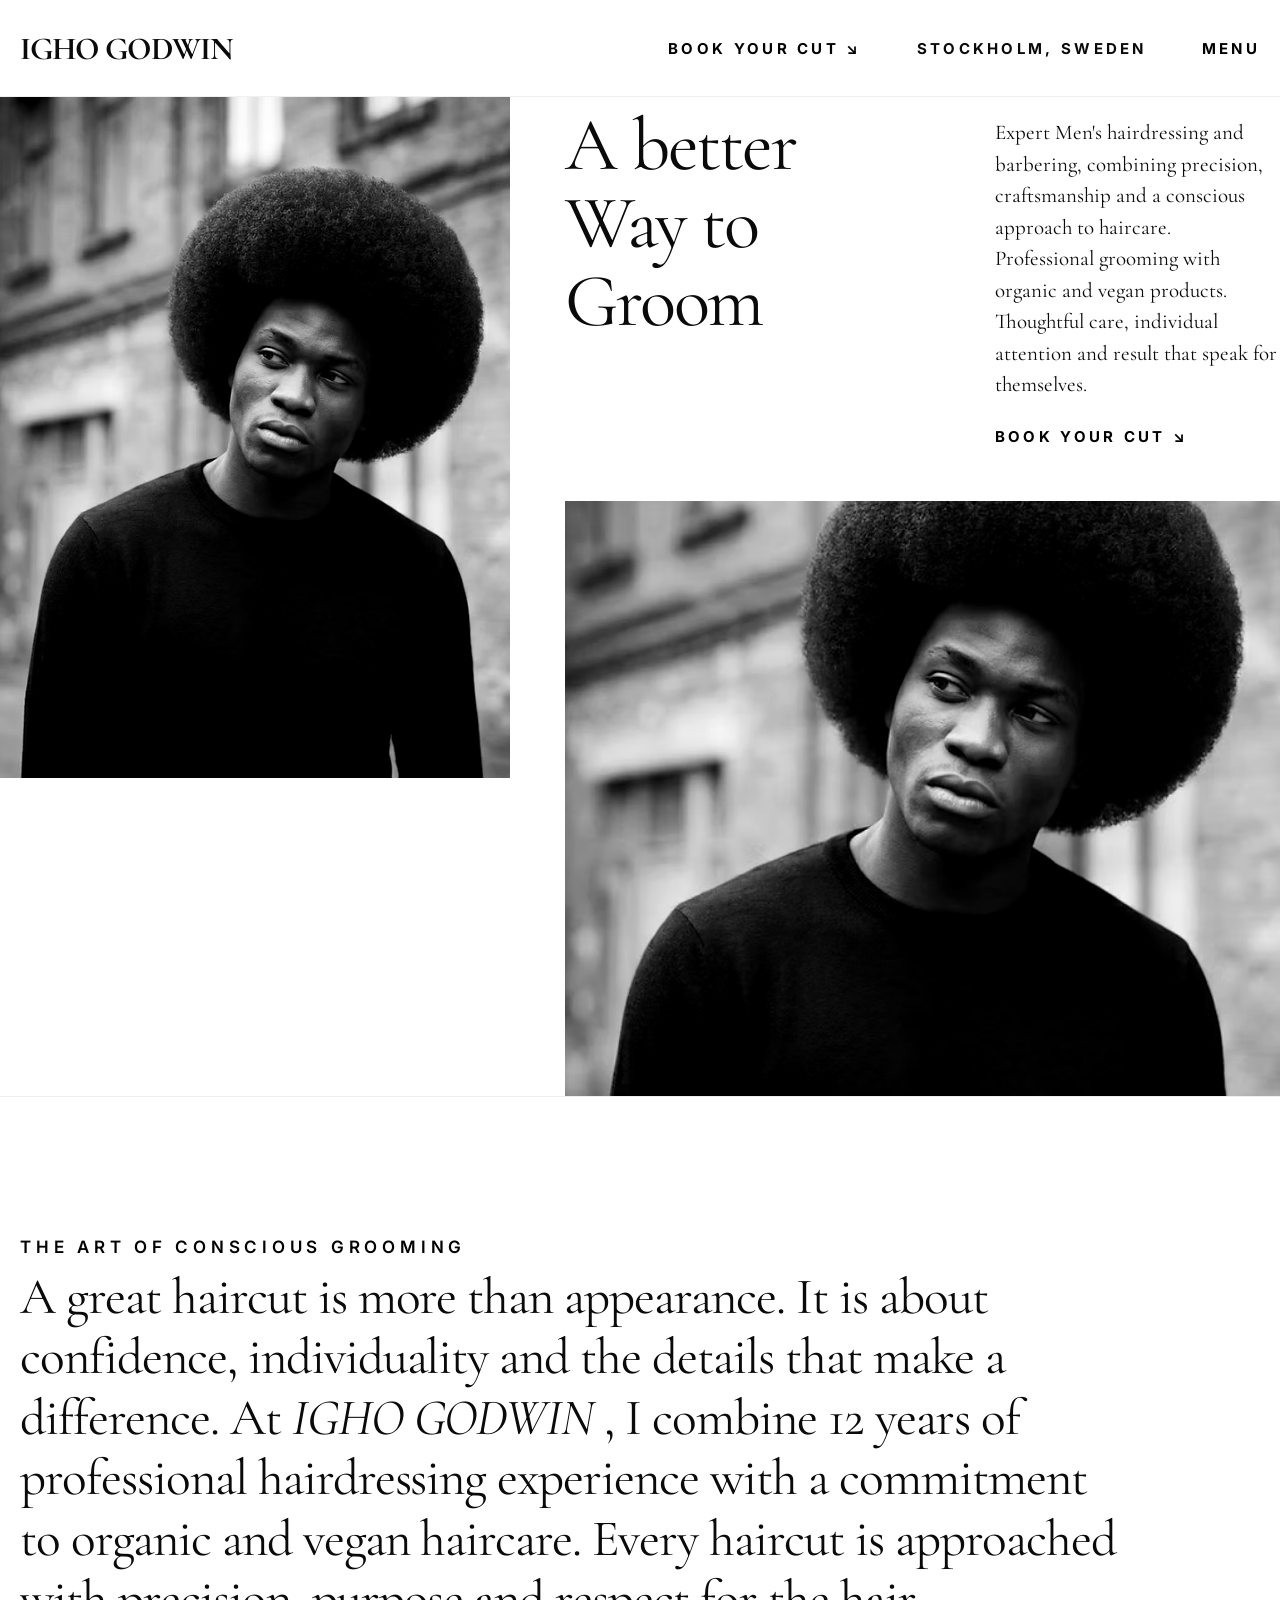
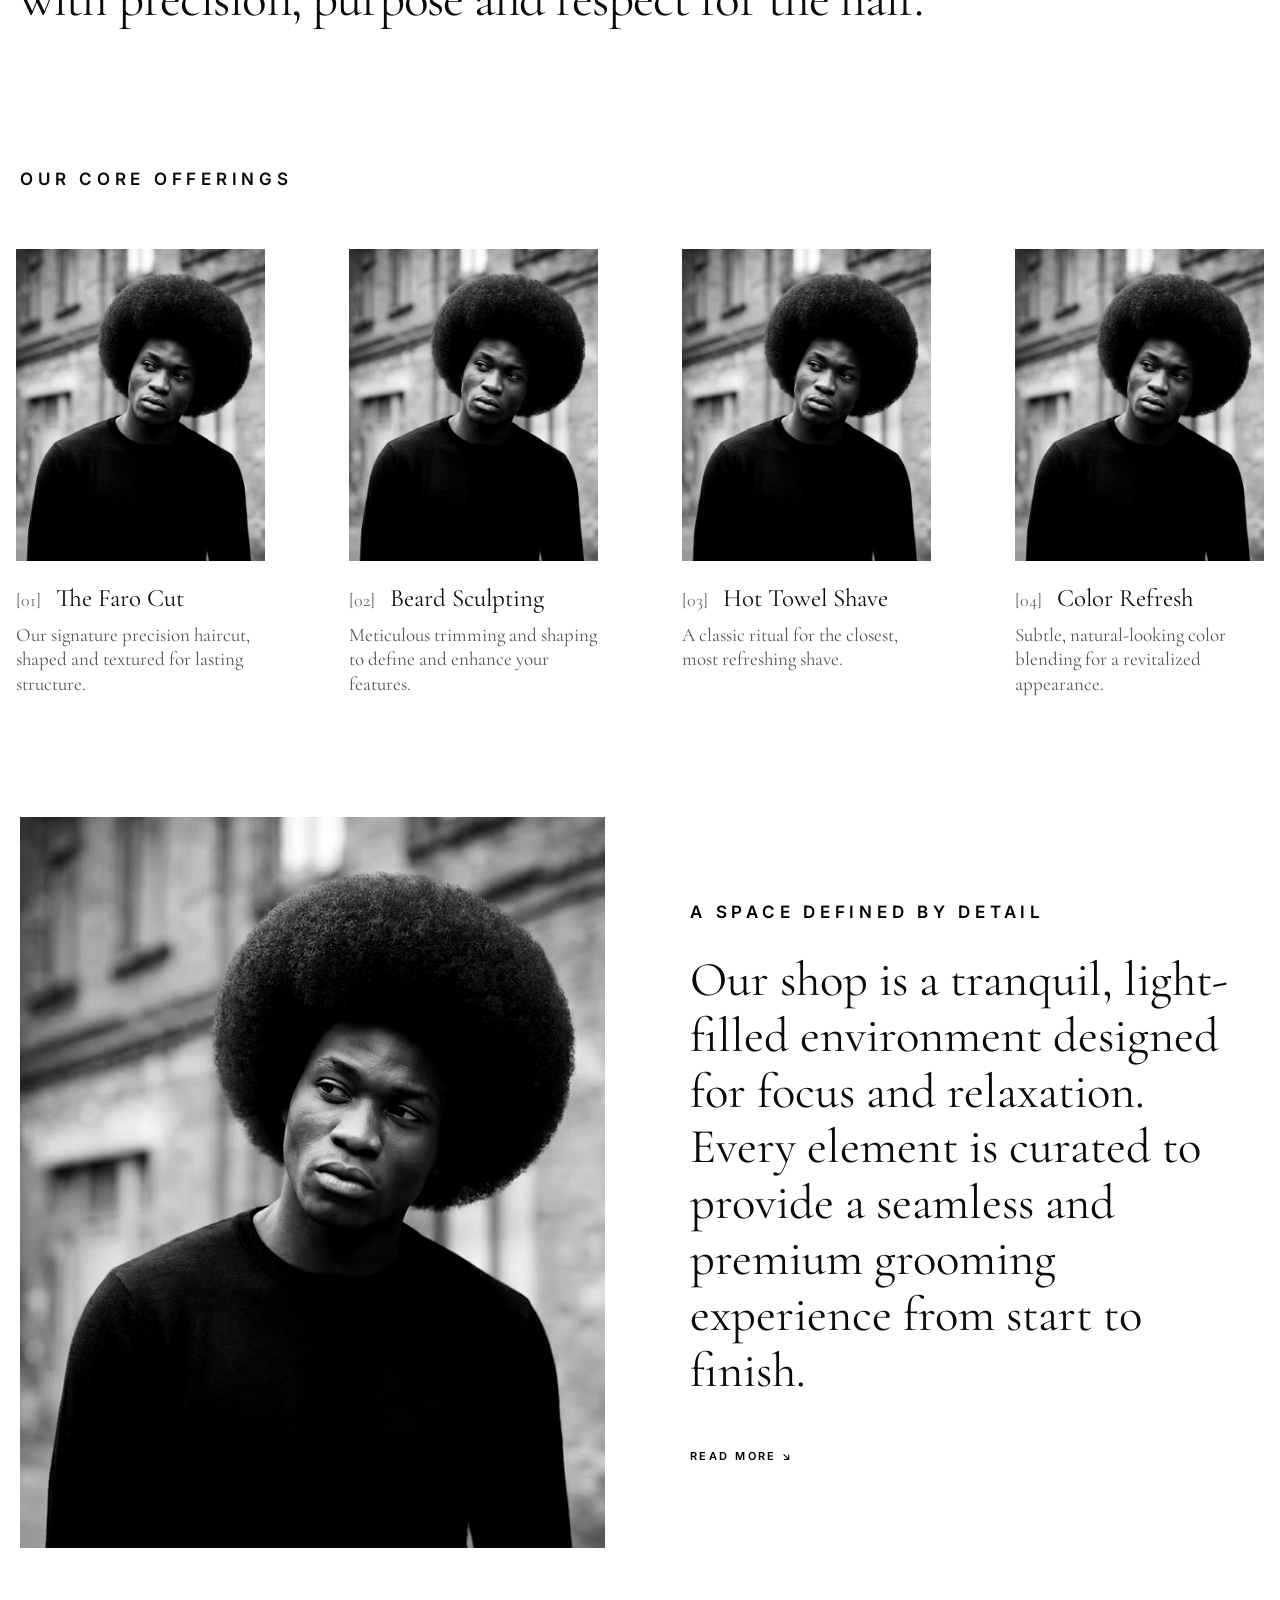
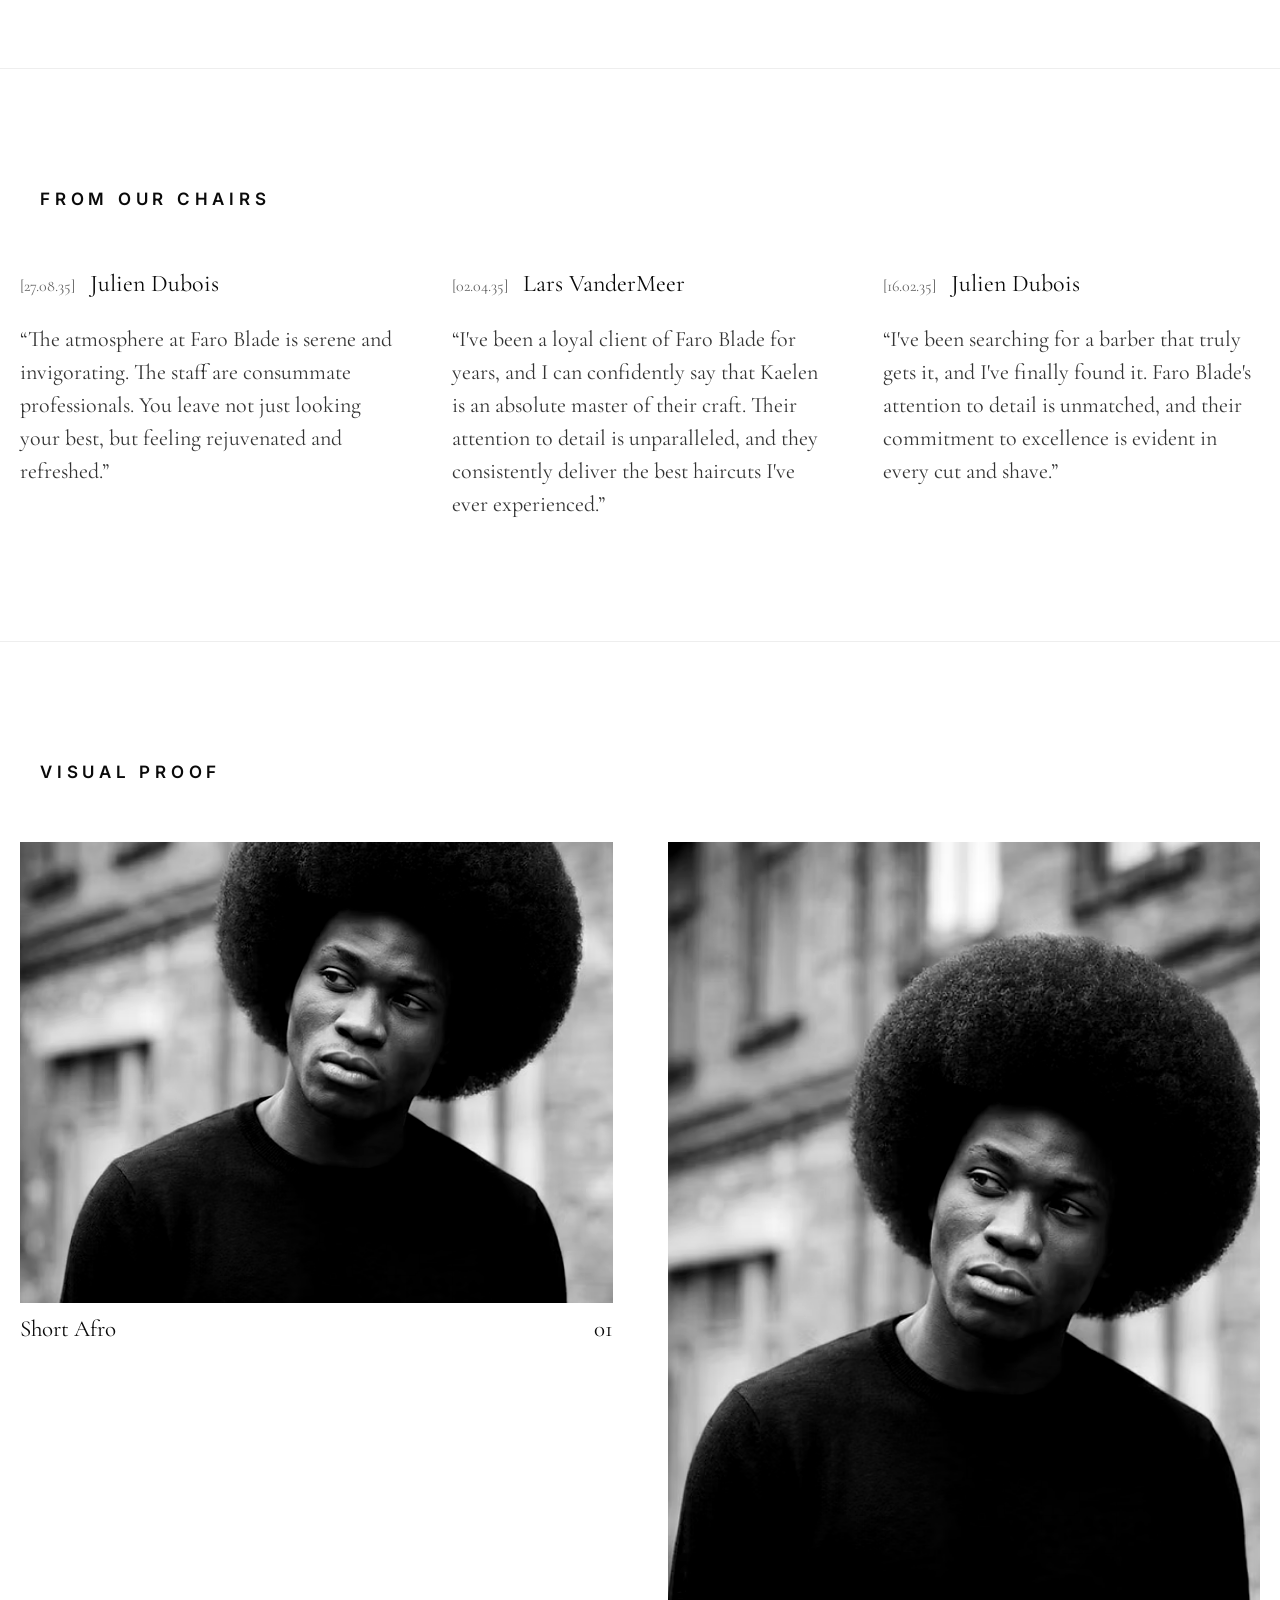
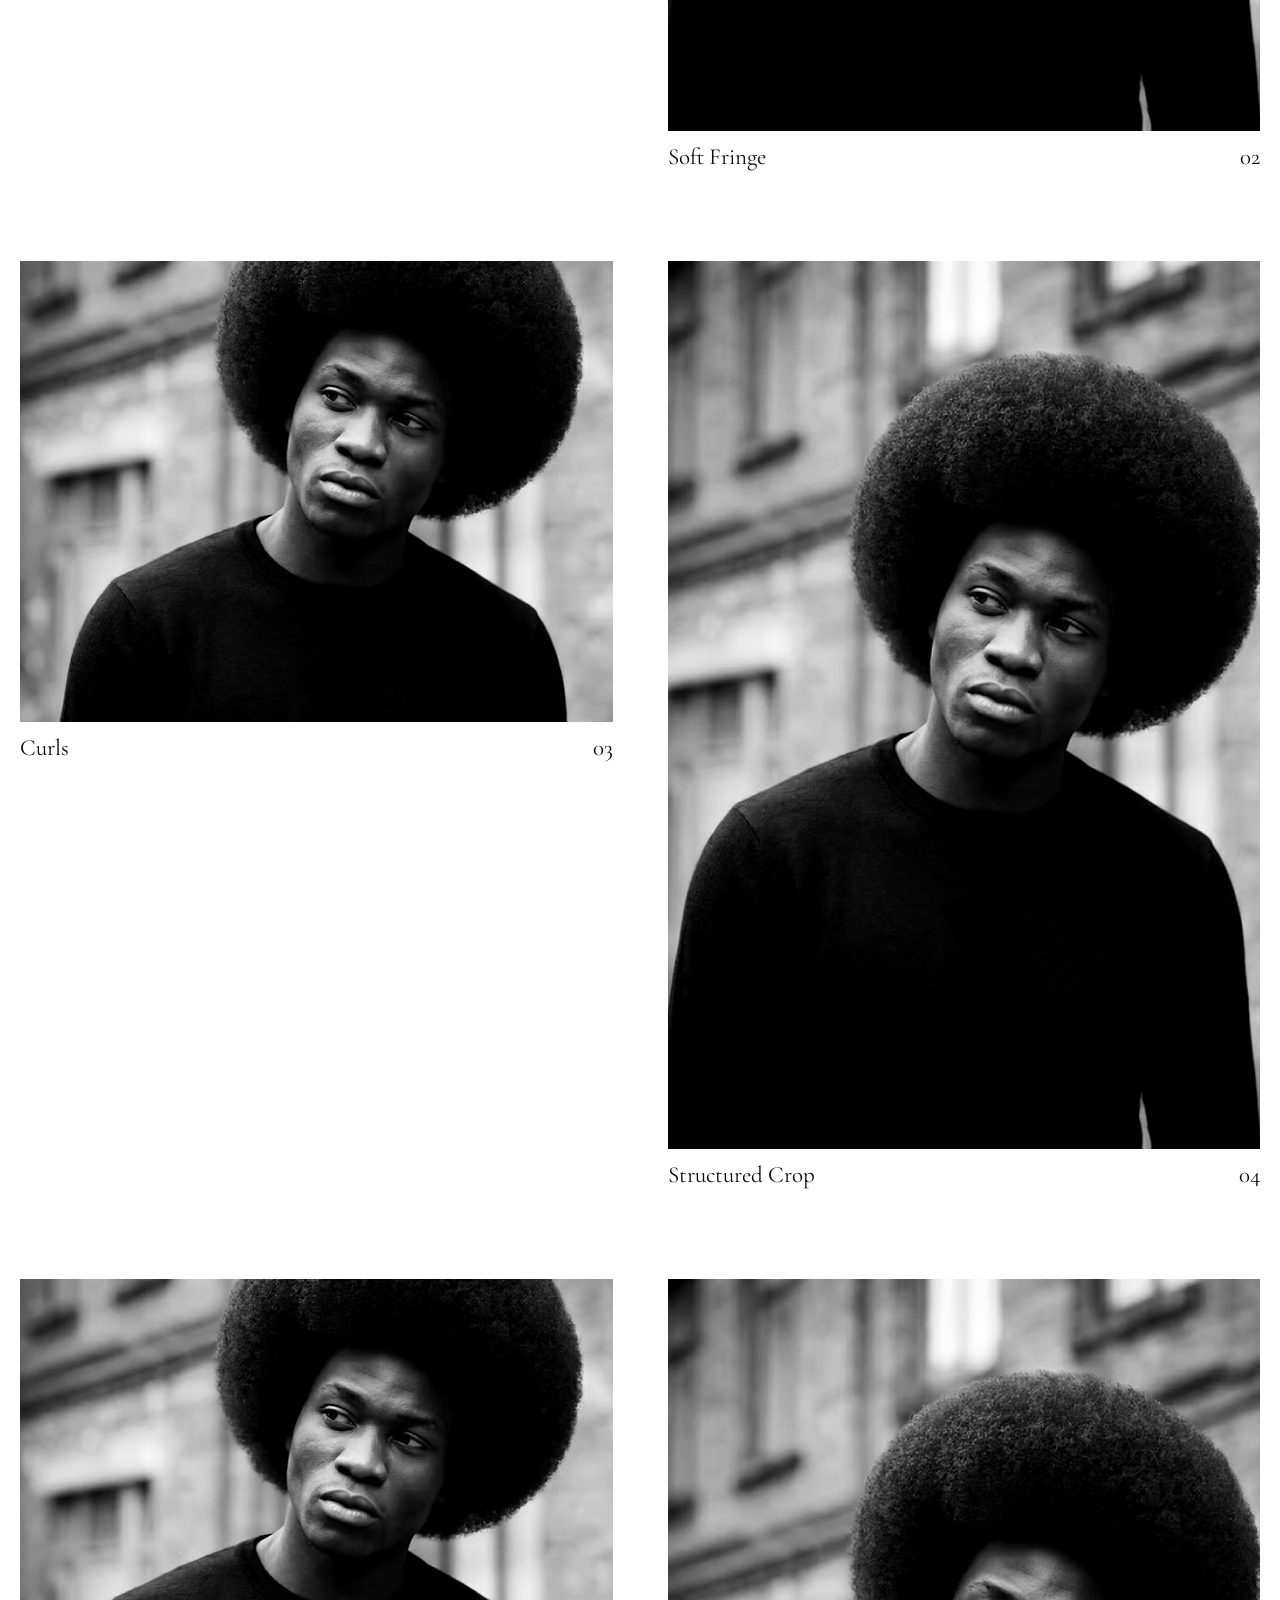
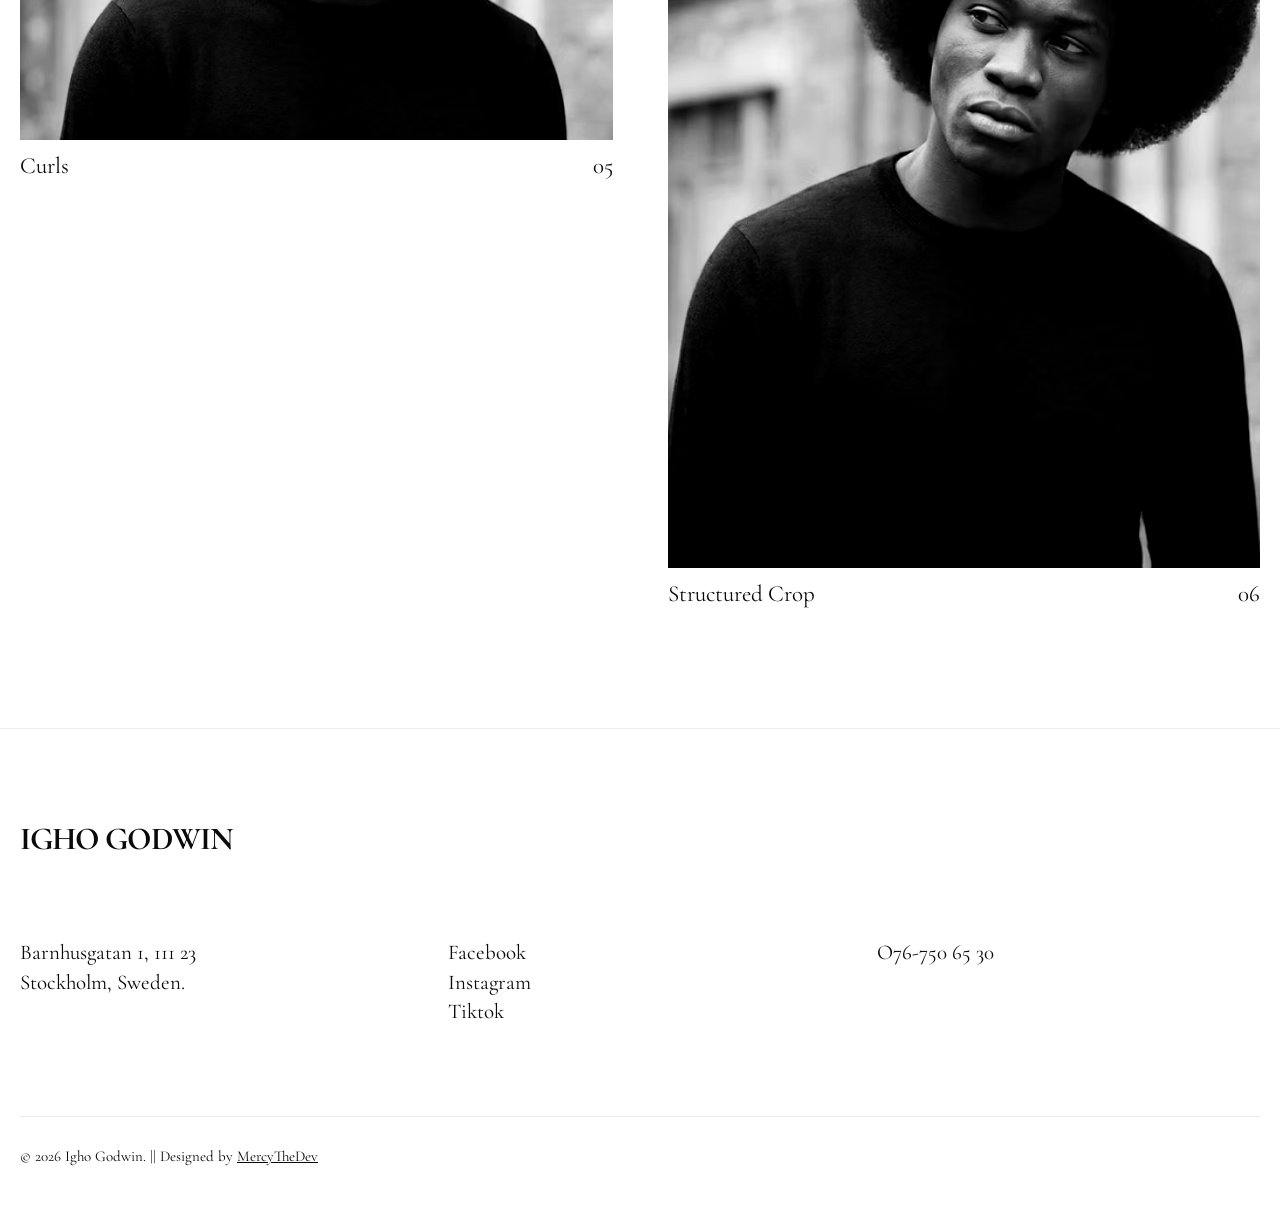
==== index.html @ f147a5c8 "done" ====
<!DOCTYPE html>
<html lang="en">

<head>
    <meta charset="UTF-8">
    <meta name="viewport" content="width=device-width, initial-scale=1.0">

    <title>Igho Godwin | Organic & Vegan Men’s Hairdressing</title>

    <!-- Google Fonts -->
    <link rel="preconnect" href="https://fonts.googleapis.com">
    <link rel="preconnect" href="https://fonts.gstatic.com" crossorigin>

    <link
        href="https://fonts.googleapis.com/css2?family=Cormorant+Garamond:ital,wght@0,300;0,400;0,500;0,600;1,400&family=Inter:wght@300;400;500;600&display=swap"
        rel="stylesheet">

    <!-- Custom CSS -->
    <link rel="stylesheet" href="./styles/style.css">
</head>

<body>

    <!-- HEADER -->
    <header class="main-header">
        <div class="header-container">

            <a href="./index.html" class="logo">IGHO GODWIN</a>

            <nav class="header-nav">

                <button class="nav-link" onclick="toggleModal('booking-modal')">
                   <a href="https://ighogodwinsalong.bokadirekt.se/">BOOK YOUR CUT <span>↘</span></a> 
                </button>

                <a class="phone-link" href="">
                    STOCKHOLM, SWEDEN
                </a>

                <button class="nav-link" id="menu-btn" onclick="toggleMenu()">
                    MENU
                </button>

            </nav>
        </div>
    </header>


    <!-- FULL SCREEN MENU -->
    <div class="full-menu" id="full-menu">

        <div class="menu-header">
            <!-- <span class="logo">Igho Godwin</span> -->

            <button class="close-menu" onclick="toggleMenu()">
                CLOSE [✕]
            </button>
        </div>

        <div class="menu-content">

            <div class="menu-navigation">
                <a href="./services.html">SERVICES</a>
                <a href="./artisian.html">THE ARTISAN</a>
            </div>

            <!-- <div class="menu-navigation">

                <p class="section-label">NAVIGATION</p>

                <ul>
                    <li><a href="#statement" onclick="toggleMenu()">The Craft</a></li>
                    <li><a href="#offerings" onclick="toggleMenu()">Offerings</a></li>
                    <li><a href="#space" onclick="toggleMenu()">The Space</a></li>
                    <li><a href="#testimonials" onclick="toggleMenu()">From Our Chairs</a></li>
                    <li><a href="#visual-proof" onclick="toggleMenu()">Visual Proof</a></li>
                </ul>

            </div>

            <div class="menu-details">

                <div>
                    <p class="section-label">LOCATION</p>
                    <p>500 Terry Francine St,</p>
                    <p>San Francisco, CA 94158</p>
                </div>

                <div>
                    <p class="section-label">APPOINTMENTS & INQUIRIES</p>
                    <p>123-456-7890</p>
                    <p>info@mysite.com</p>
                </div>

                <button class="white-button" onclick="bookFromMenu()">
                    Book Appointment ↘
                </button>

            </div>
        </div>

        <div class="menu-footer">
            <span>© 2035 Faro Blade. All Rights Reserved.</span>
            <span>San Francisco Atelier</span>
        </div> -->
        </div>
    </div>


    <main>

        <!-- HERO SECTION -->
        <section class="hero-section">

            <div class="hero-grid">

                <div class="hero-image-left">
                    <img src="./images/Afro faro.avif" alt="Barber executing a precise straight razor neckline shave"
                        class="img-contrast">
                </div>

                <div class="hero-right">

                    <div class="hero-heading">

                        <div>
                            <h1>A better<br>Way to Groom</h1>
                        </div>

                        <div class="hero-description">

                            <p>
                                Expert Men's hairdressing and barbering, combining precision, craftsmanship and a
                                conscious approach to haircare.
                                <br>
                                Professional grooming with organic and vegan products. Thoughtful care, individual
                                attention and result that speak for
                                themselves.
                            </p>

                            <button class="nav-link" onclick="toggleModal('booking-modal')">
                                <a href="https://ighogodwinsalong.bokadirekt.se/">BOOK YOUR CUT <span>↘</span></a>    </button>

                        </div>
                    </div>

                    <div class="hero-bottom-image">
                        <img src="./images/Afro faro.avif" alt="Precision haircut shears" class="img-contrast">
                    </div>

                </div>
            </div>
        </section>


        <!-- STATEMENT SECTION -->
        <section class="statement-section" id="statement">

            <div class="statement-content">

                <p class="section-label light-label">
                    THE ART OF CONSCIOUS GROOMING
                </p>

                <h2>
                    A great haircut is more than appearance. It is about confidence, individuality and the details that
                    make a difference. At <em>IGHO GODWIN</em> , I combine 12 years of professional hairdressing experience with a
                    commitment to organic and vegan haircare. Every haircut is approached with precision, purpose and
                    respect for the hair.
                </h2>

            </div>
        </section>


        <!-- OFFERINGS SECTION -->
        <section class="offerings-section" id="offerings">

            <div class="section-heading">
                <p class="section-label">OUR CORE OFFERINGS</p>
            </div>

            <div class="services-grid">

                <article class="service-item">

                    <div class="service-image">
                        <img src="./images/Afro faro.avif" alt="The Faro Cut" class="img-contrast">
                    </div>

                    <div class="service-title">
                        <span>[01]</span>
                        <h3>The Faro Cut</h3>
                    </div>

                    <p>Our signature precision haircut, shaped and textured for lasting structure.</p>

                </article>


                <article class="service-item">

                    <div class="service-image">
                        <img src="./images/Afro faro.avif" alt="Beard Sculpting" class="img-contrast">
                    </div>

                    <div class="service-title">
                        <span>[02]</span>
                        <h3>Beard Sculpting</h3>
                    </div>

                    <p>Meticulous trimming and shaping to define and enhance your features.</p>

                </article>


                <article class="service-item">

                    <div class="service-image">
                        <img src="./images/Afro faro.avif" alt="Hot Towel Shave" class="img-contrast">
                    </div>

                    <div class="service-title">
                        <span>[03]</span>
                        <h3>Hot Towel Shave</h3>
                    </div>

                    <p>A classic ritual for the closest, most refreshing shave.</p>

                </article>


                <article class="service-item">

                    <div class="service-image">
                        <img src="./images/Afro faro.avif" alt="Color Refresh" class="img-contrast">
                    </div>

                    <div class="service-title">
                        <span>[04]</span>
                        <h3>Color Refresh</h3>
                    </div>

                    <p>Subtle, natural-looking color blending for a revitalized appearance.</p>

                </article>

            </div>
        </section>


        <!-- SPACE SECTION -->
        <section class="space-section" id="space">

            <div class="space-grid">

                <div class="space-image">
                    <img src="./images/Afro faro.avif" alt="Minimalist luxury barber chair" class="img-contrast">
                </div>

                <div class="space-content">

                    <div>
                        <p class="section-label light-label">
                            A SPACE DEFINED BY DETAIL
                        </p>

                        <h2>
                            Our shop is a tranquil, light-filled environment designed for focus and relaxation. Every
                            element is curated to provide a seamless and premium grooming experience from start to
                            finish.
                        </h2>
                    </div>

                    <button class="text-button" onclick="oggleModal('space-modal')">
                        <a href="./artisian.html">READ MORE <span>↘</span></a>
                    </button>

                </div>

            </div>
        </section>


        <!-- TESTIMONIALS -->
        <section class="testimonials-section" id="testimonials">

            <div class="section-heading">
                <p class="section-label">FROM OUR CHAIRS</p>
            </div>

            <div class="testimonials-grid">

                <article class="testimonial">
                    <div class="testimonial-title">
                        <span>[27.08.35]</span>
                        <h3>Julien Dubois</h3>
                    </div>

                    <blockquote>
                        “The atmosphere at Faro Blade is serene and invigorating. The staff are consummate
                        professionals. You leave not just looking your best, but feeling rejuvenated and refreshed.”
                    </blockquote>
                </article>


                <article class="testimonial">
                    <div class="testimonial-title">
                        <span>[02.04.35]</span>
                        <h3>Lars VanderMeer</h3>
                    </div>

                    <blockquote>
                        “I've been a loyal client of Faro Blade for years, and I can confidently say that Kaelen is an
                        absolute master of their craft. Their attention to detail is unparalleled, and they consistently
                        deliver the best haircuts I've ever experienced.”
                    </blockquote>
                </article>


                <article class="testimonial">
                    <div class="testimonial-title">
                        <span>[16.02.35]</span>
                        <h3>Julien Dubois</h3>
                    </div>

                    <blockquote>
                        “I've been searching for a barber that truly gets it, and I've finally found it. Faro Blade's
                        attention to detail is unmatched, and their commitment to excellence is evident in every cut and
                        shave.”
                    </blockquote>
                </article>

            </div>
        </section>


        <!-- VISUAL PROOF -->
        <section class="visual-proof-section" id="visual-proof">

            <div class="section-heading">
                <p class="section-label">VISUAL PROOF</p>
            </div>

            <div class="gallery">

                <div class="gallery-row">

                    <div class="gallery-item">
                        <div class="gallery-image">
                            <img src="./images/Afro faro.avif" alt="Short Afro" class="img-contrast">
                        </div>

                        <div class="gallery-caption">
                            <span>Short Afro</span>
                            <span>01</span>
                        </div>
                    </div>


                    <div class="gallery-item">
                        <div class="gallery-image extend">
                            <img src="./images/Afro faro.avif" alt="Soft Fringe" class="img-contrast">
                        </div>

                        <div class="gallery-caption">
                            <span>Soft Fringe</span>
                            <span>02</span>
                        </div>
                    </div>

                </div>


                <div class="gallery-row">

                    <div class="gallery-item">
                        <div class="gallery-image">
                            <img src="./images/Afro faro.avif" alt="Curls" class="img-contrast">
                        </div>

                        <div class="gallery-caption">
                            <span>Curls</span>
                            <span>03</span>
                        </div>
                    </div>


                    <div class="gallery-item">
                        <div class="gallery-image extend">
                            <img src="./images/Afro faro.avif" alt="Structured Crop" class="img-contrast">
                        </div>

                        <div class="gallery-caption">
                            <span>Structured Crop</span>
                            <span>04</span>
                        </div>
                    </div>

                </div>

                <div class="gallery-row">

                    <div class="gallery-item">
                        <div class="gallery-image">
                            <img src="./images/Afro faro.avif" alt="Curls" class="img-contrast">
                        </div>

                        <div class="gallery-caption">
                            <span>Curls</span>
                            <span>05</span>
                        </div>
                    </div>


                    <div class="gallery-item">
                        <div class="gallery-image extend">
                            <img src="./images/Afro faro.avif" alt="Structured Crop" class="img-contrast">
                        </div>

                        <div class="gallery-caption">
                            <span>Structured Crop</span>
                            <span>06</span>
                        </div>
                    </div>

                </div>

            </div>
        </section>

    </main>


    <!-- FOOTER -->
    <footer class="main-footer">
    
        <div class="footer-container">
    
            <div class="footer-logo">
                <a href="#" class="logo">IGHO GODWIN</a>
            </div>
    
            <div class="footer-grid">
    
                <div>
                    
                    <p> Barnhusgatan 1, 111 23</p>
                    <p>Stockholm, Sweden.</p>
                </div>
    
                <div class="footer-links">
                    <a href="https://www.facebook.com/share/1CR6LSZq3c/?mibextid=wwXIfr" target="_blank"
                        rel="noopener noreferrer">Facebook</a>
                    <a href="https://www.instagram.com/ighogodwin.se?rpxt=aXpucTRvZHdmMW42&utm_source=qr" target="_blank"
                        rel="noopener noreferrer">Instagram</a>
                    <a href="https://www.tiktok.com/@igho.godwin/" target="_blank" rel="noopener noreferrer">Tiktok</a>
                </div>
    
                <div>
                    <a href="tel:+O76-750 65 30">O76-750 65 30
                    </a>
                    <a href="mailto:info@mysite.com"></a>
                </div>
    
            </div>
    
            <div class="footer-bottom">
    
                <p>
                    © 2026 Igho Godwin. || Designed by
                    <a href="#">MercyTheDev</a>
                </p>
    
            </div>
    
        </div>
    </footer>


    <!-- BOOKING MODAL -->
    <!-- <div class="modal-overlay" id="booking-modal">

        <div class="modal-content">

            <button class="modal-close" onclick="toggleModal('booking-modal')">
                [CLOSE]
            </button>

            <div class="modal-heading">
                <p class="section-label light-label">RESERVATION</p>
                <h3>Book Your Cut</h3>
                <p>Select your desired service and preferred timing.</p>
            </div>

            <form id="booking-form">

                <div class="form-group">
                    <label for="service">SERVICE</label>

                    <select id="service" required>
                        <option>The Faro Cut — $75</option>
                        <option>Beard Sculpting — $50</option>
                        <option>Hot Towel Shave — $60</option>
                        <option>Color Refresh — $85</option>
                        <option>The Complete Ritual (Cut + Shave) — $125</option>
                    </select>
                </div>

                <div class="form-row">

                    <div class="form-group">
                        <label for="date">DATE</label>
                        <input type="date" id="date" required>
                    </div>

                    <div class="form-group">
                        <label for="time">TIME</label>
                        <input type="time" id="time" required>
                    </div>

                </div>

                <div class="form-group">
                    <label for="fullname">FULL NAME</label>
                    <input type="text" id="fullname" placeholder="Julien Dubois" required>
                </div>

                <div class="form-group">
                    <label for="phone">PHONE NUMBER</label>
                    <input type="tel" id="phone" placeholder="(123) 456-7890" required>
                </div>

                <button type="submit" class="submit-button">
                    Confirm Appointment ↘
                </button>

            </form>

        </div>
    </div> -->


    <!-- SPACE MODAL -->
    <!-- <div class="modal-overlay" id="space-modal">

        <div class="modal-content space-modal-content">

            <button class="modal-close" onclick="toggleModal('space-modal')">
                [CLOSE]
            </button>

            <p class="section-label light-label">OUR ATELIER</p>

            <h3>Designed For Precision</h3>

            <div class="space-modal-text">

                <p>
                    Founded on the philosophy of understated Japanese minimalism and classic British barber traditions,
                    Faro—Blade was built from natural materials, acoustic sound baffles, and directional daylight.
                </p>

                <p>
                    Each station features customized hydraulic Japanese Belmont chairs, filtered water systems, and
                    bespoke tactile tools. We take one appointment at a time to ensure uninterrupted focus and calm.
                </p>

            </div>

            <div class="space-modal-footer">

                <span>San Francisco, California</span>

                <button onclick="bookFromSpace()">
                    Book a visit ↘
                </button>

            </div>

        </div>
    </div> -->


    <!-- JAVASCRIPT -->
    <script src="./scripts/script.js"></script>

</body>

</html>
---- styles/style.css ----
/* =========================================
   1. GLOBAL STYLES
========================================= */

* {
  margin: 0;
  padding: 0;
  box-sizing: border-box;
}

html {
  scroll-behavior: smooth;
  scroll-padding-top: 100px;
}

body {
  font-family: "Inter", sans-serif;
  color: #0a0a0a;
  background: #fff;
  -webkit-font-smoothing: antialiased;
  overflow-x: hidden;
}

body.no-scroll {
  overflow: hidden;
}

button,
input,
select {
  font: inherit;
}

button {
  cursor: pointer;
  border: none;
  background: none;
}

a {
  text-decoration: none;
  color: inherit;
}

img {
  display: block;
  width: 100%;
  height: 100%;
  object-fit: cover;
}

.font-editorial,
.logo,
h1,
h2,
h3,
blockquote,
.service-item p,
.gallery-caption {
  font-family: "Cormorant Garamond", Georgia, serif;
}

::selection {
  background: #000;
  color: #fff;
}

::-webkit-scrollbar {
  width: 5px;
}

::-webkit-scrollbar-track {
  background: #fff;
}

::-webkit-scrollbar-thumb {
  background: #000;
}

:root {
  --black: #0a0a0a;
  --dark: #141414;
  --muted: #666;
  --border: #e5e5e5;
  --cream: #fafafa;
}

/* =========================================
   2. REUSABLE STYLES
========================================= */

.section-label {
  font-size: 17px;
  font-weight: 600;
  letter-spacing: 0.28em;
  text-transform: uppercase;
}

.light-label {
  color: #000;
}

.logo {
  font-size: 32px;
  font-weight: 700;
  letter-spacing: -1px;
  white-space: nowrap;
}

.text-button {
  display: inline-flex;
  align-items: center;
  gap: 8px;
  font-size: 11px;
  font-weight: 600;
  letter-spacing: 0.22em;
  text-transform: uppercase;
  transition: opacity 0.3s ease;
}

.text-button:hover {
  opacity: 0.6;
}

.img-contrast {
  filter: grayscale(100%) contrast(108%);
  transition:
    filter 0.4s ease,
    transform 0.6s cubic-bezier(0.16, 1, 0.3, 1);
}

.img-contrast:hover {
  filter: grayscale(100%) contrast(115%);
}

/* =========================================
   3. HEADER
========================================= */

.main-header {
  position: sticky;
  top: 0;
  z-index: 40;
  width: 100%;
  /* background: rgba(255, 255, 255, 0.95); */
  backdrop-filter: blur(10px);
  border-bottom: 1px solid #f0f0f0;
}

.header-container {
  max-width: 1720px;
  height: 96px;
  margin: auto;
  padding: 0 20px;
  display: flex;
  align-items: center;
  justify-content: space-between;
}

.header-nav {
  display: flex;
  align-items: center;
  gap: 55px;
}

.nav-link,
.phone-link {
  font-size: 15px;
  font-weight: bolder;
  letter-spacing: 0.22em;
  text-transform: uppercase;
  transition: opacity 0.3s ease;
}

.nav-link:hover,
.phone-link:hover {
  opacity: 0.6;
}

.nav-link span {
  font-size: 15px;
}

.phone-link {
  white-space: nowrap;
}

/* =========================================
   4. FULL SCREEN MENU
========================================= */

.full-menu {
  position: fixed;
  inset: 0;
  z-index: 50;
  background: #000;
  color: #fff;
  padding: 45px 60px;
  display: flex;
  flex-direction: column;
  gap: 3rem;
  transform: translateX(100%);
  transition: transform 0.5s ease-in-out;
}

.full-menu.active {
  transform: translateX(0);
}

.menu-header {
  display: flex;
  justify-content: flex-end;
  align-items: center;
  padding-bottom: 25px;
  border-bottom: 1px solid #292929;
}

.close-menu {
  color: #999;
  border: 1px solid #333;
  padding: 12px 20px;
  border-radius: 30px;
  font-size: 10px;
  letter-spacing: 0.2em;
}

.close-menu:hover {
  color: #fff;
}

.menu-content {
  width: 100%;
  max-width: 1000px;
  height: auto;
  display: flex;
  justify-content: center;
  align-items: flex-start;
}

.menu-navigation {
  text-align: center;
  font-weight: bold;
  display: flex;
  flex-direction: column;
  gap: 1rem;
}

.menu-navigation:hover {
  text-decoration: underline;
}

/* .menu-navigation li {
  margin-bottom: 12px;
}

.menu-navigation li a {
  font-family: "Cormorant Garamond", serif;
  font-size: clamp(32px, 4vw, 55px);
  transition: all 0.3s ease;
}

.menu-navigation li a:hover {
  font-style: italic;
  padding-left: 15px;
}

.menu-details {
  display: flex;
  flex-direction: column;
  justify-content: flex-end;
  gap: 35px;
  color: #aaa;
  font-size: 14px;
  font-weight: 300;
}

.menu-details .section-label {
  margin-bottom: 10px;
  color: #666;
}

.white-button {
  background: #fff;
  color: #000;
  padding: 18px 30px;
  font-size: 11px;
  font-weight: 500;
  letter-spacing: 0.2em;
  text-transform: uppercase;
  transition: background 0.3s ease;
  width: fit-content;
}

.white-button:hover {
  background: #ddd;
}

.menu-footer {
  display: flex;
  justify-content: space-between;
  gap: 20px;
  padding-top: 25px;
  border-top: 1px solid #222;
  color: #666;
  font-size: 11px;
} */

/* =========================================
   5. HERO SECTION
========================================= */

.hero-section {
  max-width: 1720px;
  margin: auto;
  /* padding: 32px 56px 90px; */
  border-bottom: 1px solid #eee;
}

.hero-grid {
  display: grid;
  grid-template-columns: 5fr 7fr;
  gap: 55px;
  align-items: start;
}

.hero-image-left {
  width: 100%;
  aspect-ratio: 3 / 4;
  overflow: hidden;
  background: #f0f0f0;
}

.hero-image-left img {
  object-position: left;
}

.hero-right {
  display: flex;
  flex-direction: column;
  justify-content: space-between;
  height: 100%;
  padding-top: 10px;
}

.hero-heading {
  display: grid;
  grid-template-columns: 7fr 5fr;
  gap: 30px;
  padding-bottom: 55px;
}

.hero-heading h1 {
  font-size: clamp(55px, 6vw, 75px);
  font-weight: 400;
  line-height: 1.04;
  letter-spacing: -0.03em;
}

.hero-description {
  padding-top: 10px;
}

.hero-description p {
  font-family: "Cormorant Garamond", serif;
  font-size: 21px;
  line-height: 1.5;
  margin-bottom: 25px;
}

.hero-bottom-image {
  width: 100%;
  aspect-ratio: 12 / 10;
  overflow: hidden;
  background: #f0f0f0;
}

.hero-bottom-image img {
  object-position: right;
}

/* =========================================
   6. STATEMENT SECTION
========================================= */

.statement-section {
  max-width: 1720px;
  margin: auto;
  padding: 140px 20px;
}

.statement-content {
  max-width: 1100px;
}

.statement-content .section-label {
  margin-bottom: 10px;
}

.statement-content h2 {
  font-size: clamp(35px, 4vw, 55px);
  font-weight: 400;
  line-height: 1.18;
  letter-spacing: -0.02em;
}

/* =========================================
   7. OFFERINGS SECTION
========================================= */

.section {
  max-width: 1720px;
  margin: auto;
  padding: 0 56px 140px;
  border-bottom: 1px solid #eee;
}

.section-heading {
  padding: 0px 20px;
  margin-bottom: 60px;
}

.services-grid {
  display: grid;
  grid-template-columns: repeat(4, 1fr);
  gap: 84px;
  padding: 0 1rem ;
}

.service-item {
  display: flex;
  flex-direction: column;
}

.service-image {
  width: 100%;
  aspect-ratio: 4 / 5;
  overflow: hidden;
  background: #f0f0f0;
  margin-bottom: 22px;
}

.service-item:hover img {
  transform: scale(1.05);
}

.service-title {
  display: flex;
  align-items: baseline;
  gap: 15px;
  margin-bottom: 10px;
}

.service-title span {
  font-family: "Cormorant Garamond", serif;
  font-size: 18px;
  color: #666;
}

.service-title h3 {
  font-size: 25px;
  font-weight: 400;
}

.service-item > p {
  font-size: 19px;
  color: #555;
  line-height: 1.3;
}

/* =========================================
   8. SPACE SECTION
========================================= */

.space-section {
  max-width: 1720px;
  margin: auto;
  padding: 120px 20px;
  border-bottom: 1px solid #eee;
}

.space-grid {
  display: grid;
  grid-template-columns: 1fr 1fr;
  gap: 70px;
  align-items: center;
}

.space-image {
  aspect-ratio: 4 / 5;
  overflow: hidden;
  background: #f0f0f0;
}

.space-content {
  display: flex;
  flex-direction: column;
  justify-content: center;
  gap: 50px;
  padding-left: 15px;
}

.space-content .section-label {
  margin-bottom: 30px;
}

.space-content h2 {
  font-size: clamp(35px, 3.8vw, 54px);
  font-weight: 400;
  line-height: 1.15;
}

/* =========================================
   9. TESTIMONIALS
========================================= */

.testimonials-section {
  max-width: 1720px;
  margin: auto;
  padding: 120px 20px;
  border-bottom: 1px solid #eee;
}

.testimonials-grid {
  display: grid;
  grid-template-columns: repeat(3, 1fr);
  gap: 55px;
}

.testimonial {
  display: flex;
  flex-direction: column;
  gap: 25px;
}

.testimonial-title {
  display: flex;
  align-items: baseline;
  gap: 15px;
}

.testimonial-title span {
  font-family: "Cormorant Garamond", serif;
  font-size: 16px;
  color: #666;
}

.testimonial-title h3 {
  font-size: 24px;
  font-weight: 400;
}

.testimonial blockquote {
  font-size: 22px;
  line-height: 1.5;
  color: #333;
}

/* =========================================
   10. VISUAL PROOF / GALLERY
========================================= */

.visual-proof-section {
  max-width: 1720px;
  margin: auto;
  padding: 120px 20px;
}

.gallery {
  display: flex;
  flex-direction: column;
  gap: 90px;
}

.gallery-row {
  display: grid;
  grid-template-columns: repeat(2, 1fr);
  gap: 55px;
}

.gallery-image {
  width: 100%;
  aspect-ratio: 0.9 / .7;
  overflow: hidden;
  background: #f0f0f0;
}

.extend {
  aspect-ratio: 1/ 1.5;
}

.gallery-caption {
  display: flex;
  justify-content: space-between;
  padding-top: 12px;
  font-size: 23px;
}

/* =========================================
   11. FOOTER
========================================= */

.main-footer {
  border-top: 1px solid #eee;
  padding: 90px 0 45px;
}

.footer-container {
  max-width: 1720px;
  margin: auto;
  padding: 0 20px;
}

.footer-logo {
  margin-bottom: 80px;
}

.footer-grid {
  display: grid;
  grid-template-columns: repeat(3, 1fr);
  gap: 45px;
  padding-bottom: 90px;
}

.footer-grid p,
.footer-grid a {
  display: block;
  font-family: "Cormorant Garamond", serif;
  font-size: 21px;
  line-height: 1.4;
}

.footer-links {
  display: flex;
  flex-direction: column;
}

.footer-grid a:hover,
.footer-bottom a:hover {
  opacity: 0.6;
}

.footer-bottom {
  padding-top: 30px;
  border-top: 1px solid #eee;
  display: flex;
  justify-content: space-between;
  align-items: center;
  gap: 25px;
  font-family: "Cormorant Garamond", serif;
  font-size: 15px;
}

.footer-bottom > div {
  display: flex;
  gap: 45px;
}

.footer-bottom p a {
  text-decoration: underline;
}

/* =========================================
   12. MODALS
========================================= */

.modal-overlay {
  position: fixed;
  inset: 0;
  z-index: 100;
  background: rgba(0, 0, 0, 0.65);
  backdrop-filter: blur(5px);

  display: none;
  align-items: center;
  justify-content: center;

  padding: 20px;
  overflow-y: auto;
}

.modal-overlay.active {
  display: flex;
}

.modal-content {
  position: relative;
  width: 100%;
  max-width: 520px;
  max-height: calc(100vh - 40px);
  overflow-y: auto;
  background: #fff;
  padding: 50px;
  box-shadow: 0 20px 50px rgba(0, 0, 0, 0.2);
}

.modal-close {
  position: absolute;
  top: 25px;
  right: 25px;
  color: #777;
  font-size: 11px;
  letter-spacing: 0.15em;
}

.modal-close:hover {
  color: #000;
}

.modal-heading {
  margin-bottom: 30px;
}

.modal-heading .section-label {
  margin-bottom: 10px;
}

.modal-heading h3,
.space-modal-content h3 {
  font-size: 38px;
  font-weight: 400;
}

.modal-heading > p:last-child {
  margin-top: 10px;
  font-family: "Cormorant Garamond", serif;
  font-size: 18px;
  color: #666;
}

#booking-form {
  display: flex;
  flex-direction: column;
  gap: 18px;
}

.form-group {
  display: flex;
  flex-direction: column;
  gap: 8px;
  min-width: 0;
}

.form-group label {
  font-size: 10px;
  font-weight: 600;
  letter-spacing: 0.18em;
  color: #555;
}

.form-group input,
.form-group select {
  width: 100%;
  padding: 13px;
  background: #fafafa;
  border: 1px solid #e5e5e5;
  outline: none;
  font-size: 13px;
  border-radius: 0;
}

.form-group input:focus,
.form-group select:focus {
  border-color: #000;
}

.form-row {
  display: grid;
  grid-template-columns: 1fr 1fr;
  gap: 15px;
}

.submit-button {
  width: 100%;
  margin-top: 10px;
  padding: 17px;
  background: #000;
  color: #fff;
  font-size: 11px;
  letter-spacing: 0.2em;
  text-transform: uppercase;
  transition: background 0.3s ease;
}

.submit-button:hover {
  background: #333;
}

/* =========================================
   13. SPACE MODAL
========================================= */

.space-modal-content {
  max-width: 600px;
}

.space-modal-content > .section-label {
  margin-bottom: 10px;
}

.space-modal-content h3 {
  margin-bottom: 25px;
}

.space-modal-text {
  display: flex;
  flex-direction: column;
  gap: 20px;
}

.space-modal-text p {
  font-family: "Cormorant Garamond", serif;
  font-size: 21px;
  line-height: 1.5;
  color: #555;
}

.space-modal-footer {
  margin-top: 35px;
  padding-top: 25px;
  border-top: 1px solid #eee;
  display: flex;
  justify-content: space-between;
  align-items: center;
  gap: 15px;
}

.space-modal-footer span {
  font-family: "Cormorant Garamond", serif;
  font-size: 16px;
  color: #777;
}

.space-modal-footer button {
  font-size: 11px;
  font-weight: 600;
  text-transform: uppercase;
  letter-spacing: 0.15em;
}

/* =========================================
   14. RESPONSIVE DESIGN
========================================= */

@media (max-width: 1100px) {
  .header-container,
  .hero-section,
  .statement-section,
  .offerings-section,
  .space-section,
  .testimonials-section,
  .visual-proof-section,
  .footer-container {
    padding-left: 35px;
    padding-right: 35px;
  }

  .hero-grid {
    gap: 30px;
  }

  .hero-heading {
    grid-template-columns: 1fr;
    gap: 15px;
  }

  .hero-heading h1 {
    font-size: 65px;
  }

  .services-grid {
    grid-template-columns: repeat(2, 1fr);
    gap: 45px 30px;
  }

  .space-grid {
    gap: 35px;
  }

  .space-content h2 {
    font-size: 38px;
  }

  .testimonials-grid {
    gap: 30px;
  }
}

@media (max-width: 768px) {
  .header-container {
    height: 80px;
    padding: 0 25px;
  }

  .logo {
    font-size: 27px;
  }

  .header-nav {
    gap: 25px;
  }

  .phone-link {
    display: none;
  }

  .nav-link {
    font-size: 10px;
  }

  .full-menu {
    padding: 30px 25px;
    overflow-y: auto;
  }

  .menu-content {
    grid-template-columns: 1fr;
    gap: 50px;
    padding: 45px 0;
  }

  .menu-navigation li a {
    font-size: 38px;
  }

  .menu-footer {
    font-size: 10px;
  }

  .hero-section {
    padding: 20px 25px 65px;
  }

  .hero-grid {
    grid-template-columns: 1fr;
    gap: 35px;
  }

  .hero-image-left {
    aspect-ratio: 4 / 5;
  }

  .hero-right {
    padding-top: 0;
  }

  .hero-heading {
    grid-template-columns: 1fr 1fr;
    gap: 20px;
    padding-bottom: 30px;
  }

  .hero-heading h1 {
    font-size: clamp(45px, 8vw, 65px);
  }

  .hero-description p {
    font-size: 19px;
  }

  .statement-section {
    padding: 90px 25px;
  }

  .statement-content .section-label {
    margin-bottom: 30px;
  }

  .statement-content h2 {
    font-size: 37px;
  }

  .offerings-section {
    padding: 0 25px 90px;
  }

  .section-heading {
    margin-bottom: 40px;
  }

  .services-grid {
    gap: 40px 20px;
  }

  .service-title {
    flex-wrap: wrap;
    gap: 8px;
  }

  .service-title h3 {
    font-size: 22px;
  }

  .service-item > p {
    font-size: 17px;
  }

  .space-section {
    padding: 90px 25px;
  }

  .space-grid {
    grid-template-columns: 1fr;
    gap: 45px;
  }

  .space-image {
    aspect-ratio: 1 / 1;
  }

  .space-content {
    padding-left: 0;
    gap: 35px;
  }

  .space-content h2 {
    font-size: 38px;
  }

  .testimonials-section {
    padding: 90px 25px;
  }

  .testimonials-grid {
    grid-template-columns: 1fr;
    gap: 45px;
  }

  .testimonial blockquote {
    font-size: 21px;
  }

  .visual-proof-section {
    padding: 90px 25px;
  }

  .gallery {
    gap: 60px;
  }

  .gallery-row {
    gap: 25px;
  }

  .gallery-caption {
    font-size: 20px;
  }

  .footer-container {
    padding: 0 25px;
  }

  .footer-grid {
    grid-template-columns: repeat(2, 1fr);
    gap: 35px;
  }

  .footer-bottom {
    align-items: flex-start;
    flex-direction: column;
  }
}

@media (max-width: 480px) {
  .header-container {
    height: 72px;
    padding: 0 18px;
  }

  .logo {
    font-size: 24px;
  }

  .header-nav {
    gap: 15px;
  }

  .nav-link {
    font-size: 9px;
    letter-spacing: 0.12em;
  }

  .full-menu {
    padding: 25px 20px;
  }

  .menu-navigation li a {
    font-size: 34px;
  }

  .menu-footer {
    flex-direction: column;
  }

  .hero-section,
  .statement-section,
  .offerings-section,
  .space-section,
  .testimonials-section,
  .visual-proof-section {
    padding-left: 18px;
    padding-right: 18px;
  }

  .hero-heading {
    grid-template-columns: 1fr;
    gap: 20px;
  }

  .hero-heading h1 {
    font-size: 53px;
  }

  .hero-description p {
    font-size: 20px;
  }

  .statement-content h2 {
    font-size: 32px;
  }

  .services-grid {
    grid-template-columns: 1fr;
    gap: 40px;
  }

  .service-title h3 {
    font-size: 25px;
  }

  .space-content h2 {
    font-size: 33px;
  }

  .gallery-row {
    grid-template-columns: 1fr;
    gap: 35px;
  }

  .footer-container {
    padding: 0 18px;
  }

  .footer-grid {
    grid-template-columns: 1fr;
    gap: 30px;
    padding-bottom: 55px;
  }

  .footer-logo {
    margin-bottom: 50px;
  }

  .footer-bottom > div {
    flex-direction: column;
    gap: 15px;
  }

  .modal-content {
    padding: 45px 22px 25px;
  }

  .modal-heading h3,
  .space-modal-content h3 {
    font-size: 32px;
  }

  .form-row {
    grid-template-columns: 1fr;
  }

  .space-modal-footer {
    align-items: flex-start;
    flex-direction: column;
  }
}
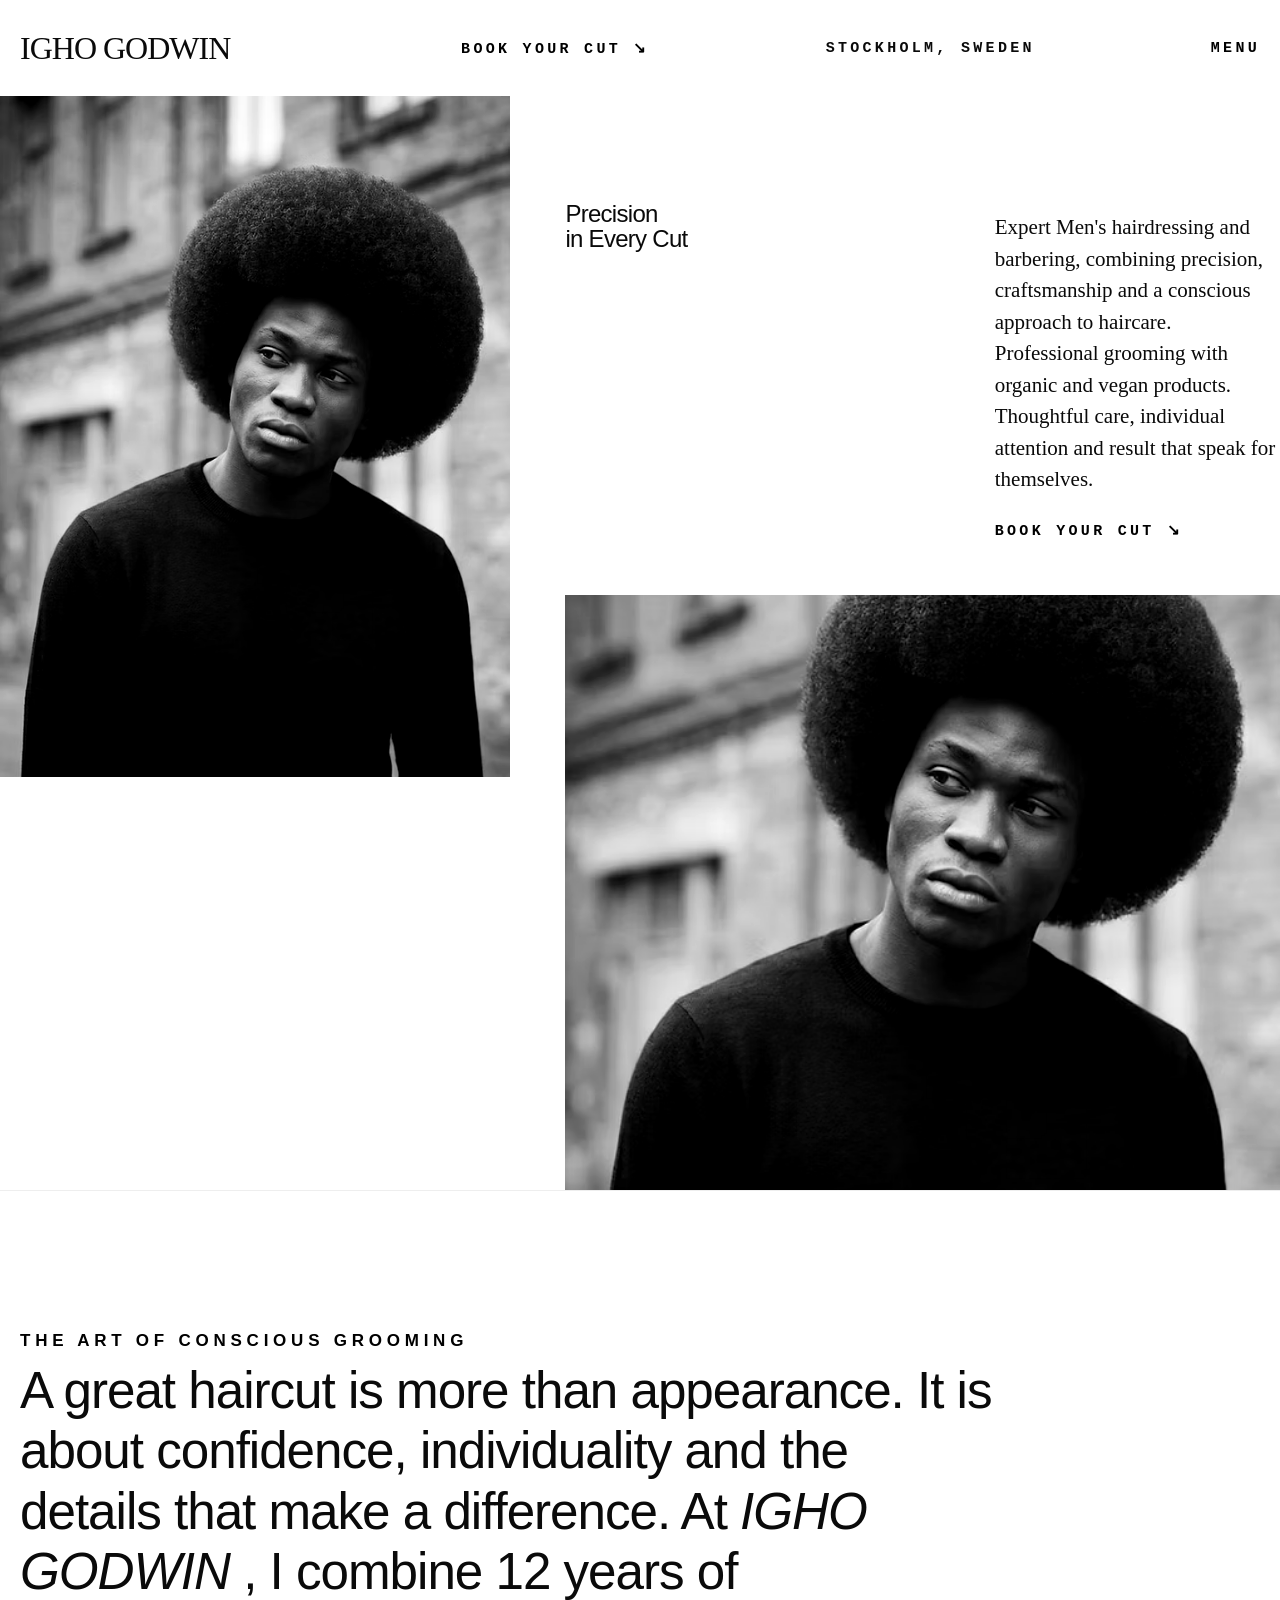
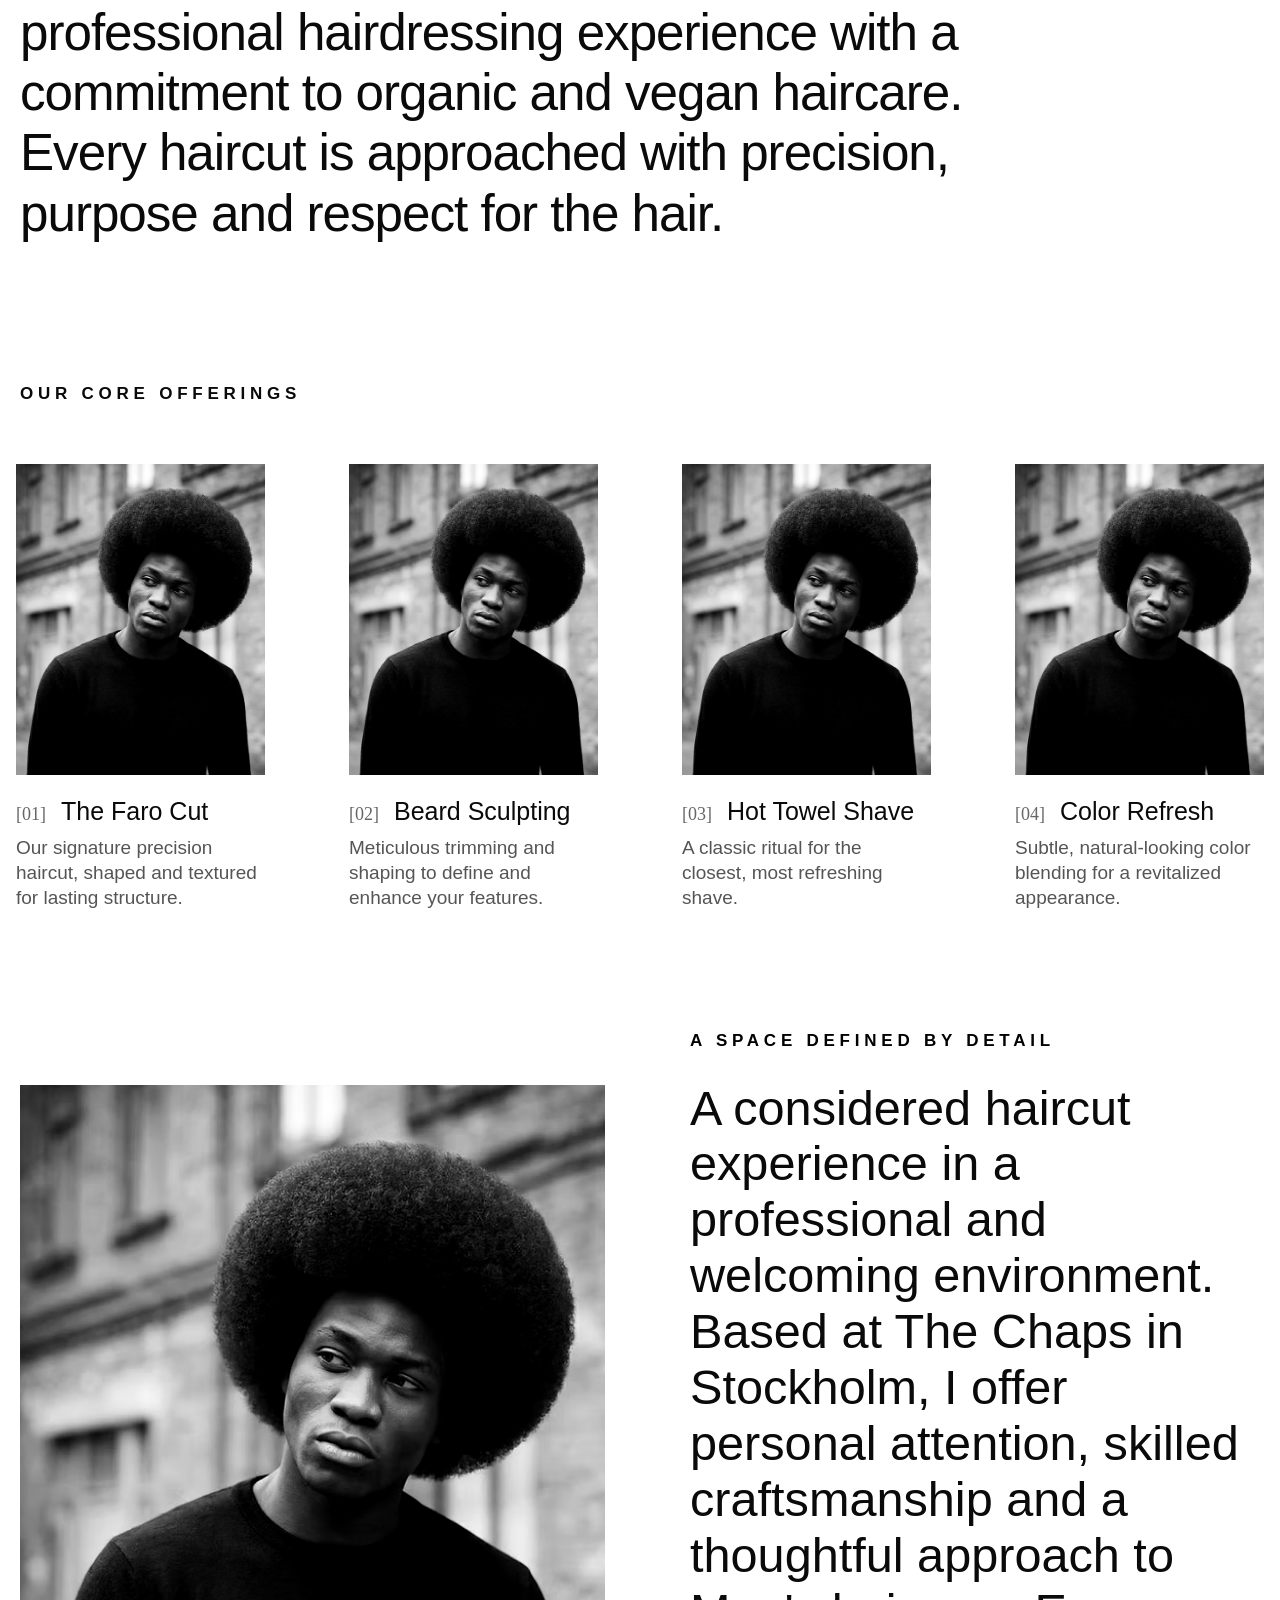
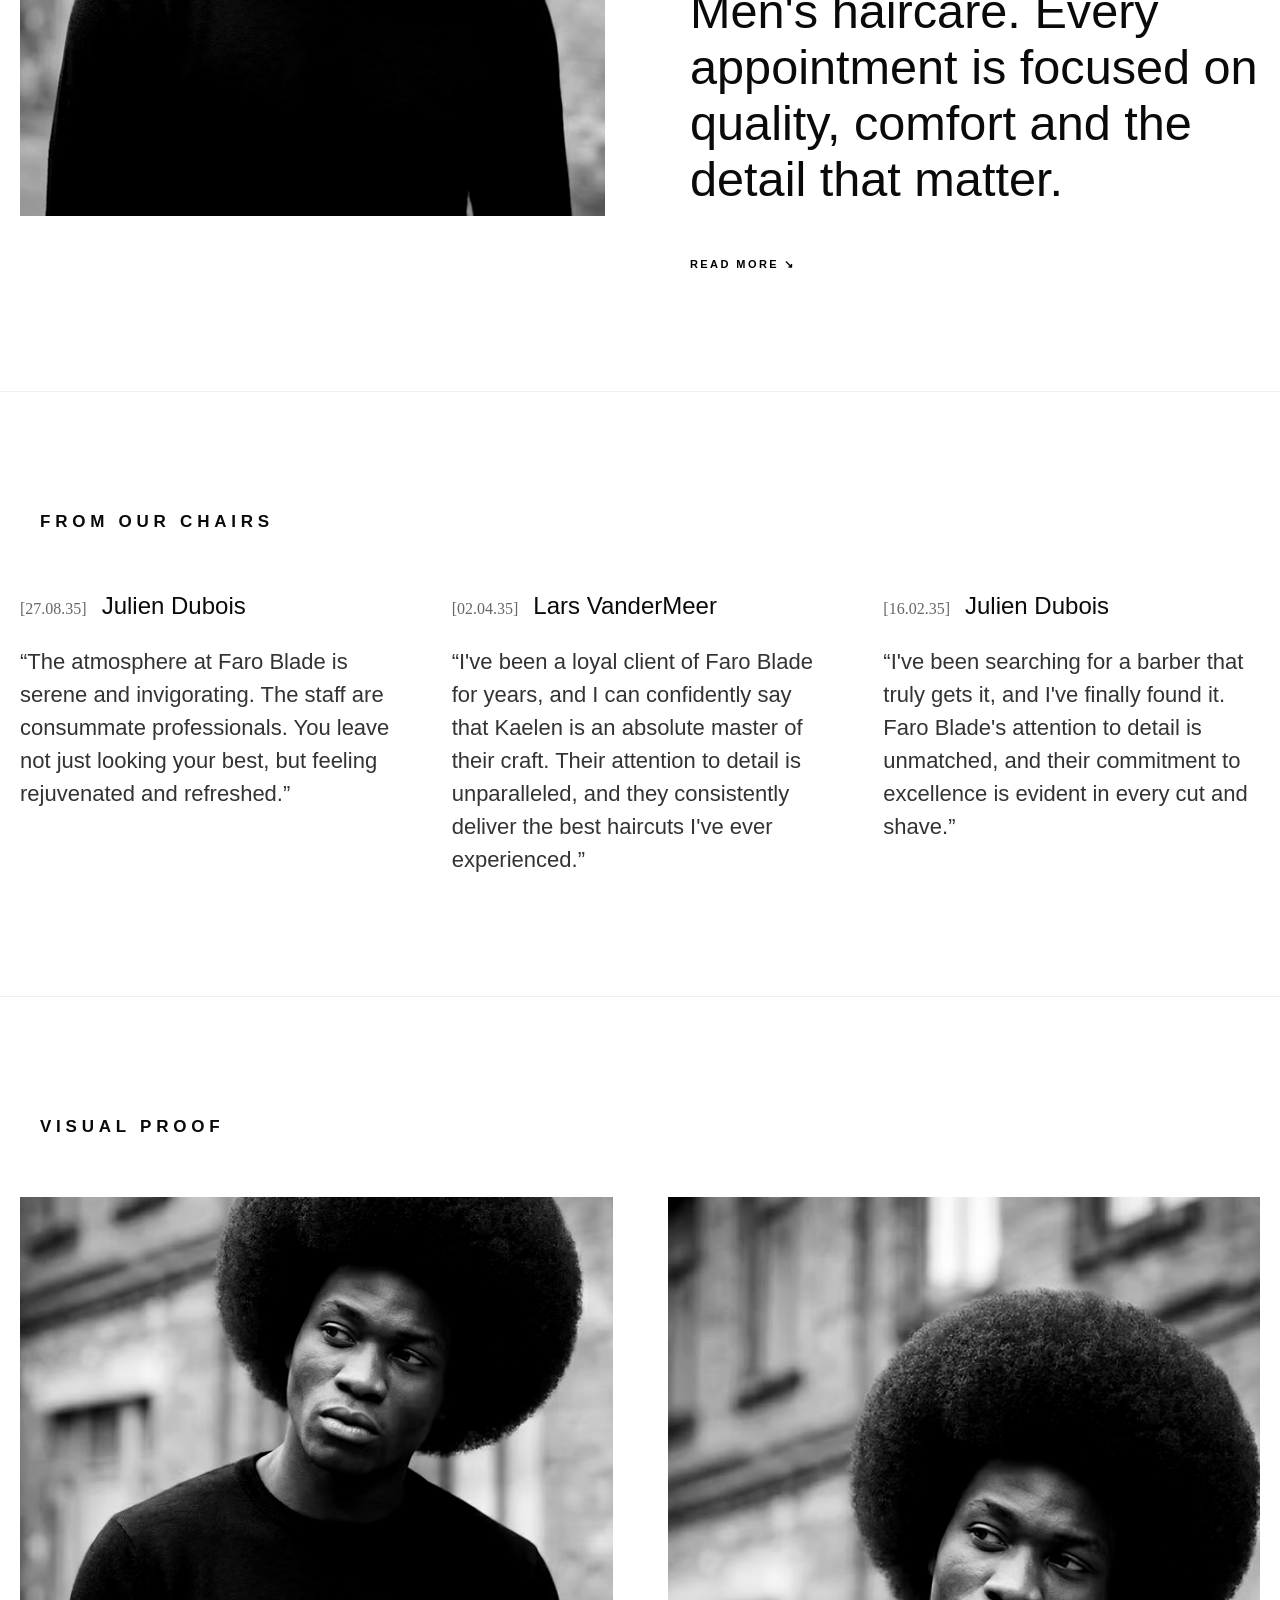
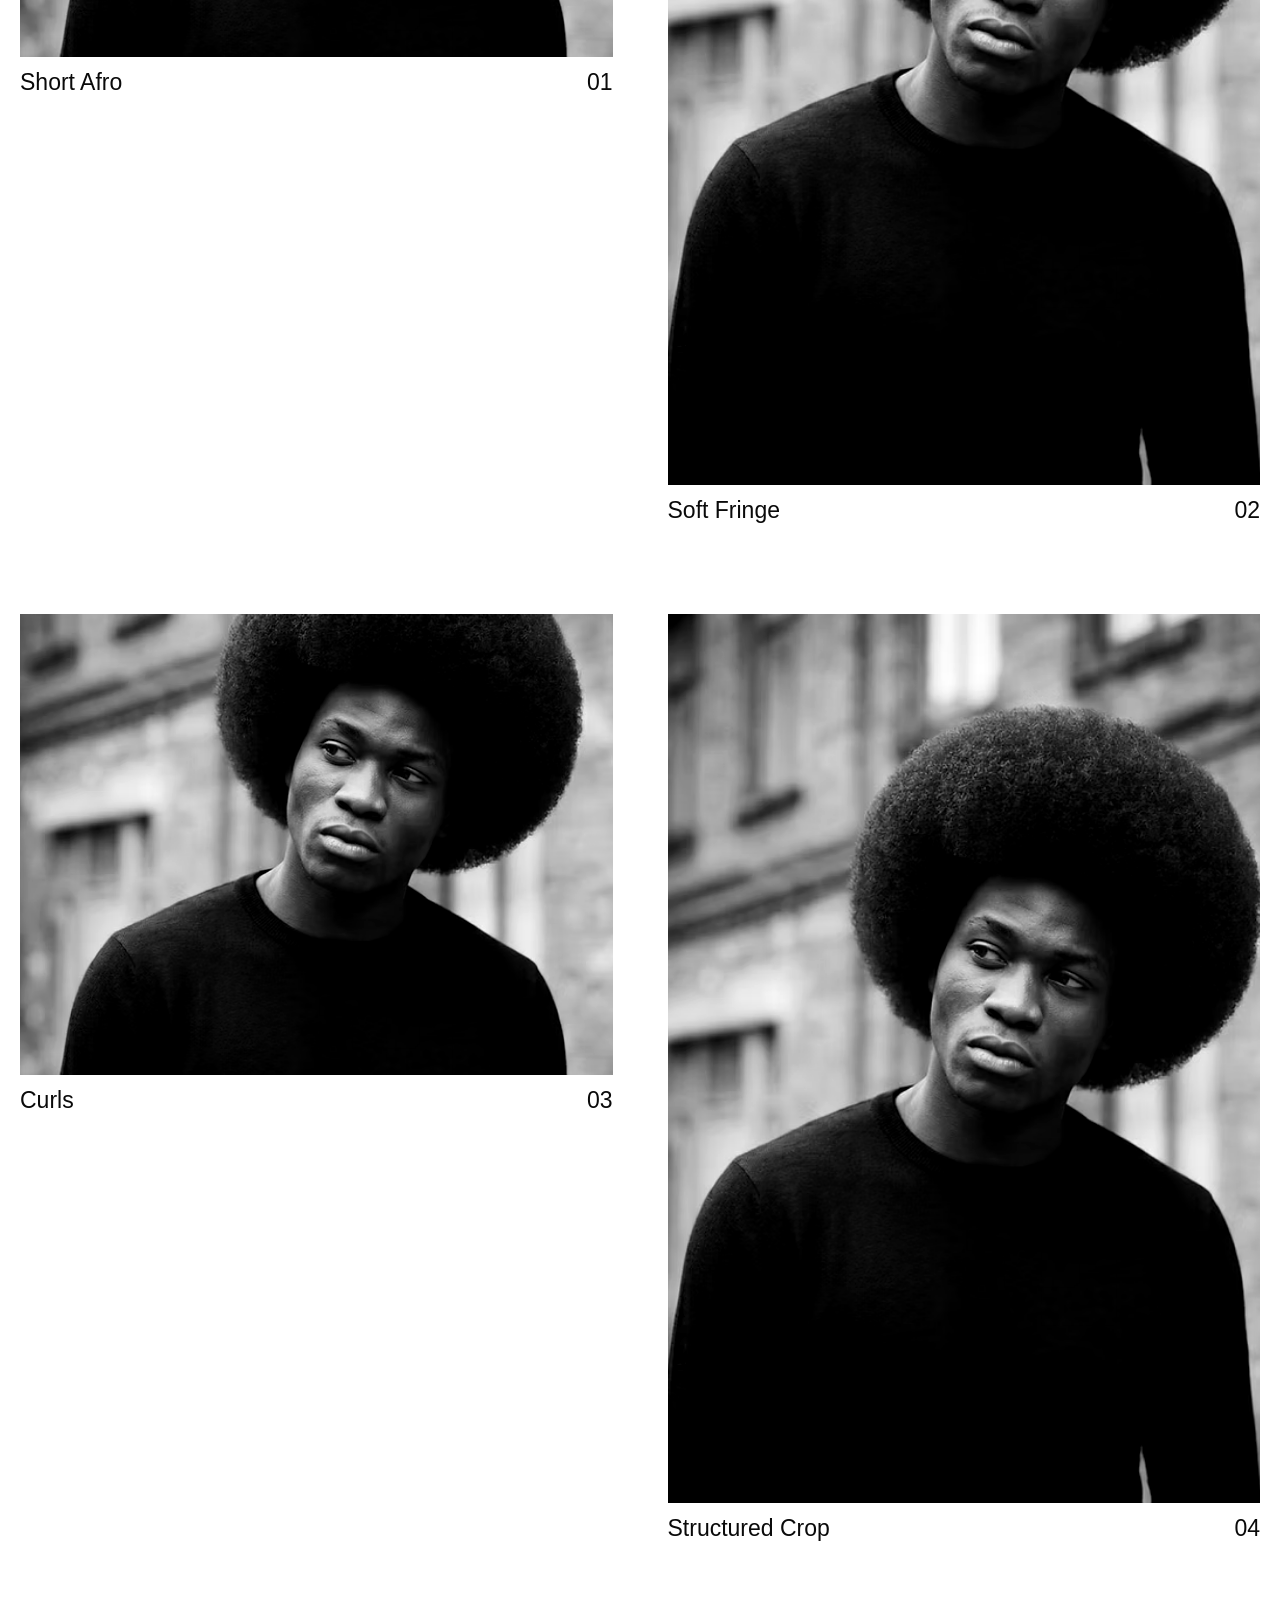
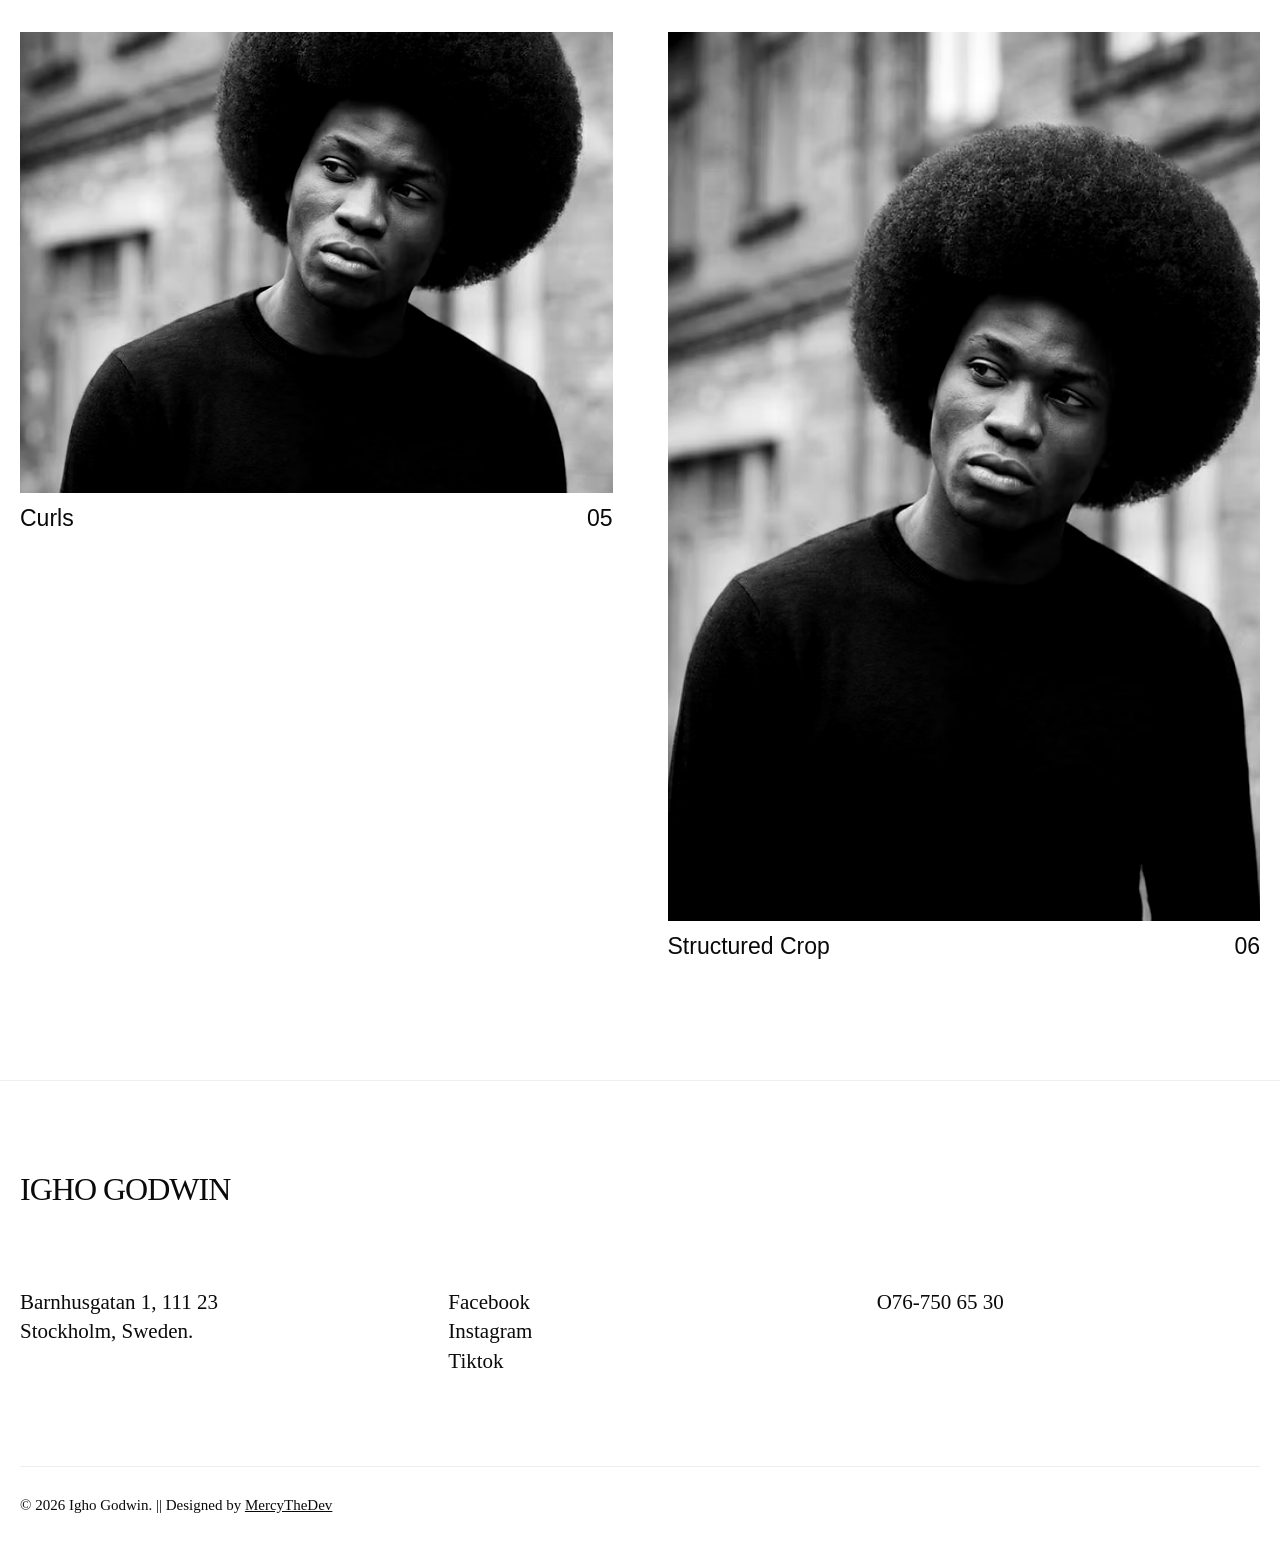
==== commit a3afab1f: "done" ====
--- a/index.html
+++ b/index.html
@@ -8,12 +8,12 @@
     <title>Igho Godwin | Organic & Vegan Men’s Hairdressing</title>
 
     <!-- Google Fonts -->
-    <link rel="preconnect" href="https://fonts.googleapis.com">
+    <!-- <link rel="preconnect" href="https://fonts.googleapis.com">
     <link rel="preconnect" href="https://fonts.gstatic.com" crossorigin>
 
     <link
         href="https://fonts.googleapis.com/css2?family=Cormorant+Garamond:ital,wght@0,300;0,400;0,500;0,600;1,400&family=Inter:wght@300;400;500;600&display=swap"
-        rel="stylesheet">
+        rel="stylesheet"> -->
 
     <!-- Custom CSS -->
     <link rel="stylesheet" href="./styles/style.css">
@@ -124,7 +124,7 @@
                     <div class="hero-heading">
 
                         <div>
-                            <h1>A better<br>Way to Groom</h1>
+                            <h1>Precision <br>in Every Cut</h1>
                         </div>
 
                         <div class="hero-description">
@@ -266,9 +266,9 @@
                         </p>
 
                         <h2>
-                            Our shop is a tranquil, light-filled environment designed for focus and relaxation. Every
-                            element is curated to provide a seamless and premium grooming experience from start to
-                            finish.
+                            A considered haircut experience in a professional and welcoming environment. Based at The Chaps in Stockholm, I offer
+                            personal attention, skilled craftsmanship and a thoughtful approach to Men's haircare. Every appointment is focused on
+                            quality, comfort and the detail that matter.
                         </h2>
                     </div>
 
--- a/styles/style.css
+++ b/styles/style.css
@@ -57,7 +57,7 @@
 blockquote,
 .service-item p,
 .gallery-caption {
-  font-family: "Cormorant Garamond", Georgia, serif;
+  /* font-family: "Cormorant Garamond", Georgia, serif; */
 }
 
 ::selection {
@@ -102,9 +102,10 @@
 
 .logo {
   font-size: 32px;
-  font-weight: 700;
+  font-weight: 500;
   letter-spacing: -1px;
   white-space: nowrap;
+  font-family: "Cormorant Garamond", Georgia, serif;
 }
 
 .text-button {
@@ -136,16 +137,30 @@
 /* =========================================
    3. HEADER
 ========================================= */
-
 .main-header {
+  position: fixedgit ;
+  top: 0;
+  left: 0;
+  width: 100%;
+  z-index: 1000;
+  background: transparent;
+}
+
+.hero-section {
+  position: relative;
+  z-index: 1;
+  width: 100%;
+}
+
+/* .main-header {
   position: sticky;
   top: 0;
   z-index: 40;
   width: 100%;
-  /* background: rgba(255, 255, 255, 0.95); */
+  background: rgba(255, 255, 255, 0.95);
   backdrop-filter: blur(10px);
   border-bottom: 1px solid #f0f0f0;
-}
+} */
 
 .header-container {
   max-width: 1720px;
@@ -155,12 +170,15 @@
   display: flex;
   align-items: center;
   justify-content: space-between;
+  /* color: red; */
+  /* font-family: 'Courier New', Courier, monospace; */
 }
 
 .header-nav {
   display: flex;
   align-items: center;
-  gap: 55px;
+  gap: 11rem;
+  
 }
 
 .nav-link,
@@ -170,6 +188,8 @@
   letter-spacing: 0.22em;
   text-transform: uppercase;
   transition: opacity 0.3s ease;
+  /* color: red; */
+  font-family: 'Courier New', Courier, monospace;
 }
 
 .nav-link:hover,
@@ -347,10 +367,11 @@
   grid-template-columns: 7fr 5fr;
   gap: 30px;
   padding-bottom: 55px;
+  margin-top: 6rem;
 }
 
 .hero-heading h1 {
-  font-size: clamp(55px, 6vw, 75px);
+  /* font-size: clamp(55px, 6vw, 75px); */
   font-weight: 400;
   line-height: 1.04;
   letter-spacing: -0.03em;
@@ -389,7 +410,7 @@
 }
 
 .statement-content {
-  max-width: 1100px;
+  max-width: 980px;
 }
 
 .statement-content .section-label {
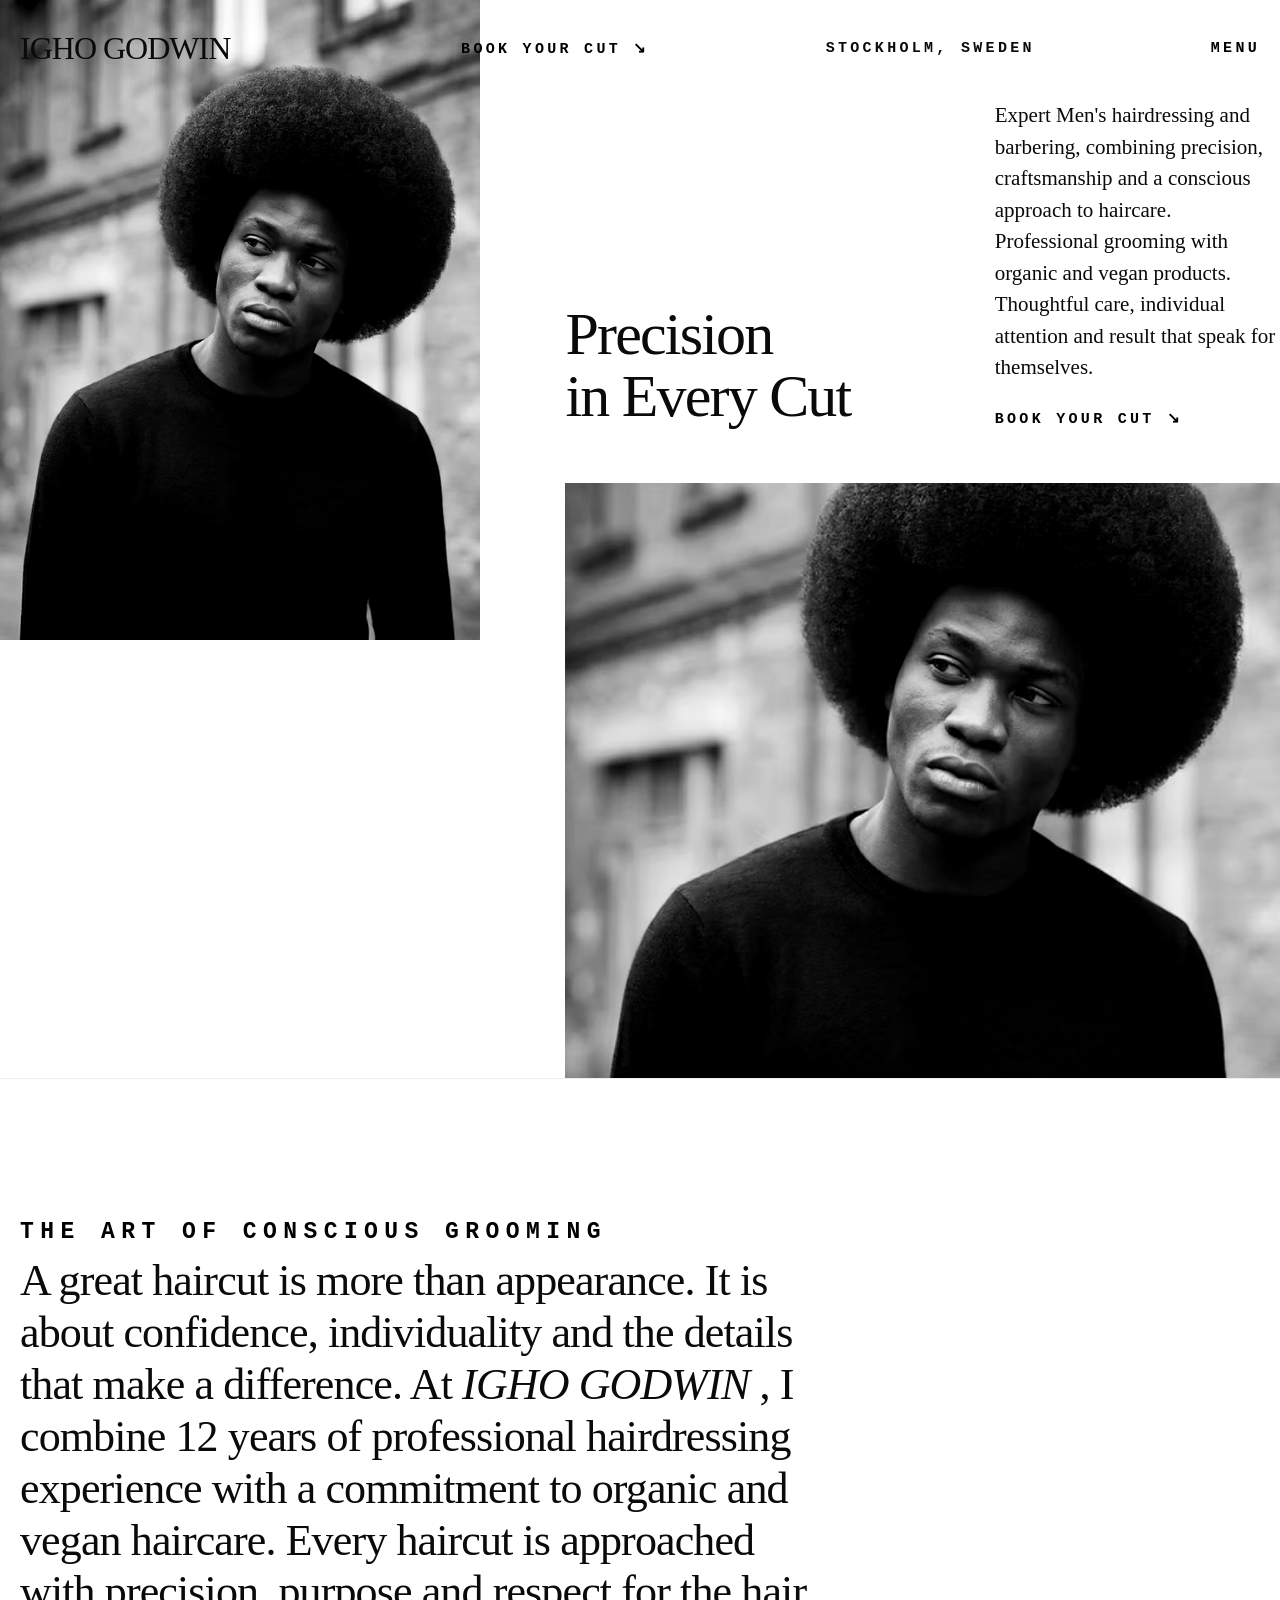
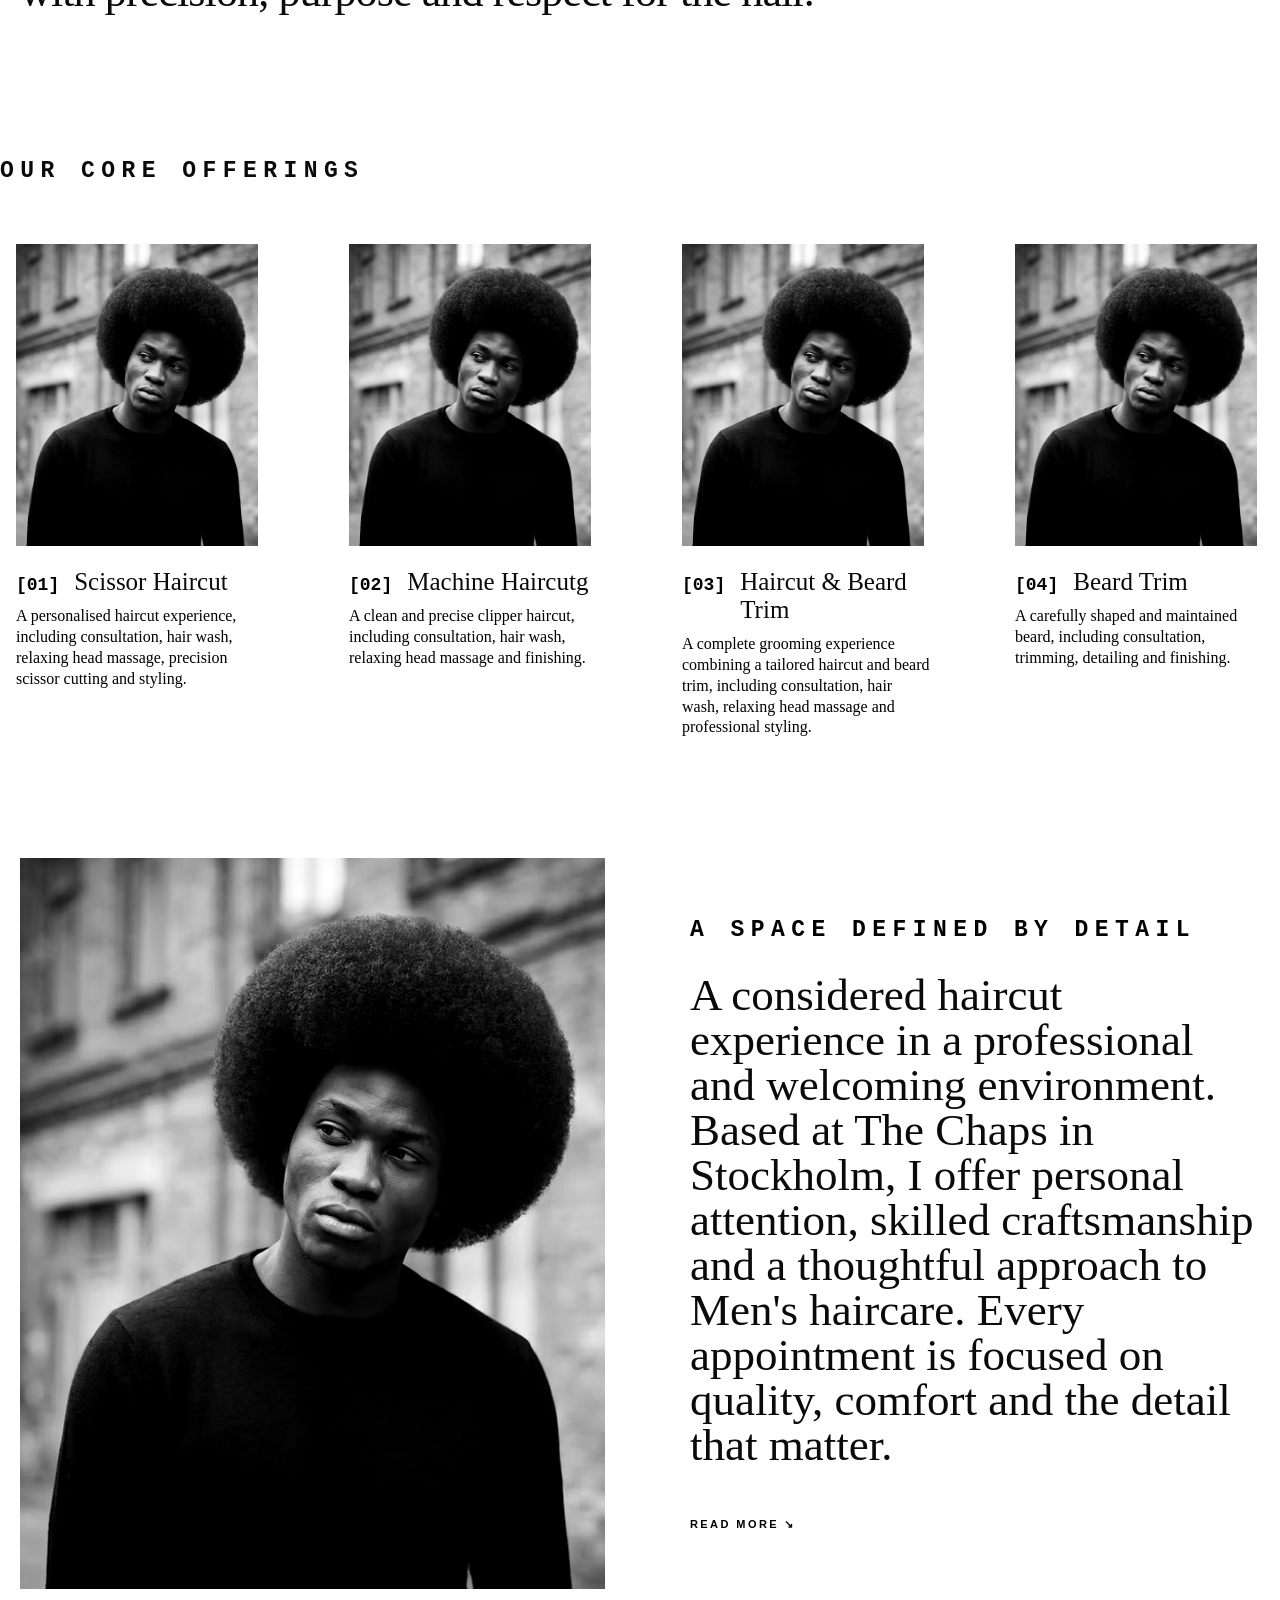
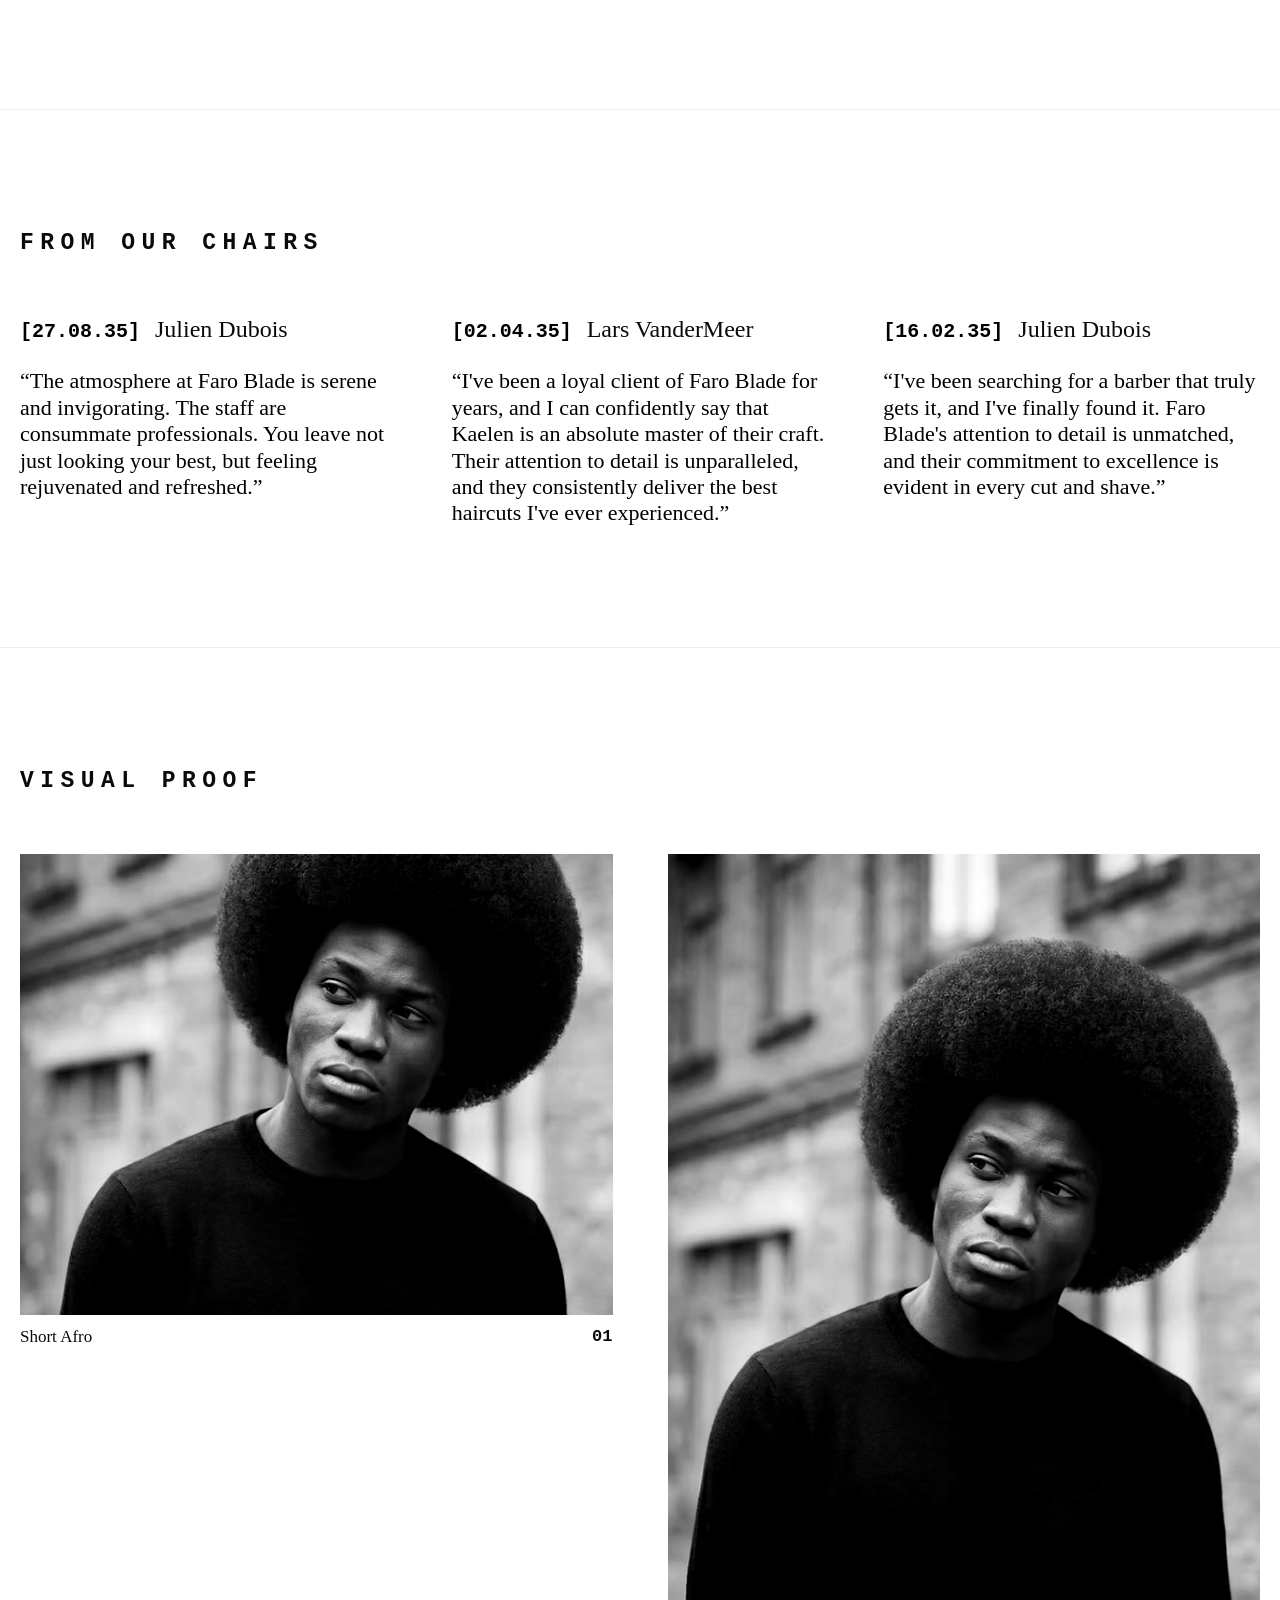
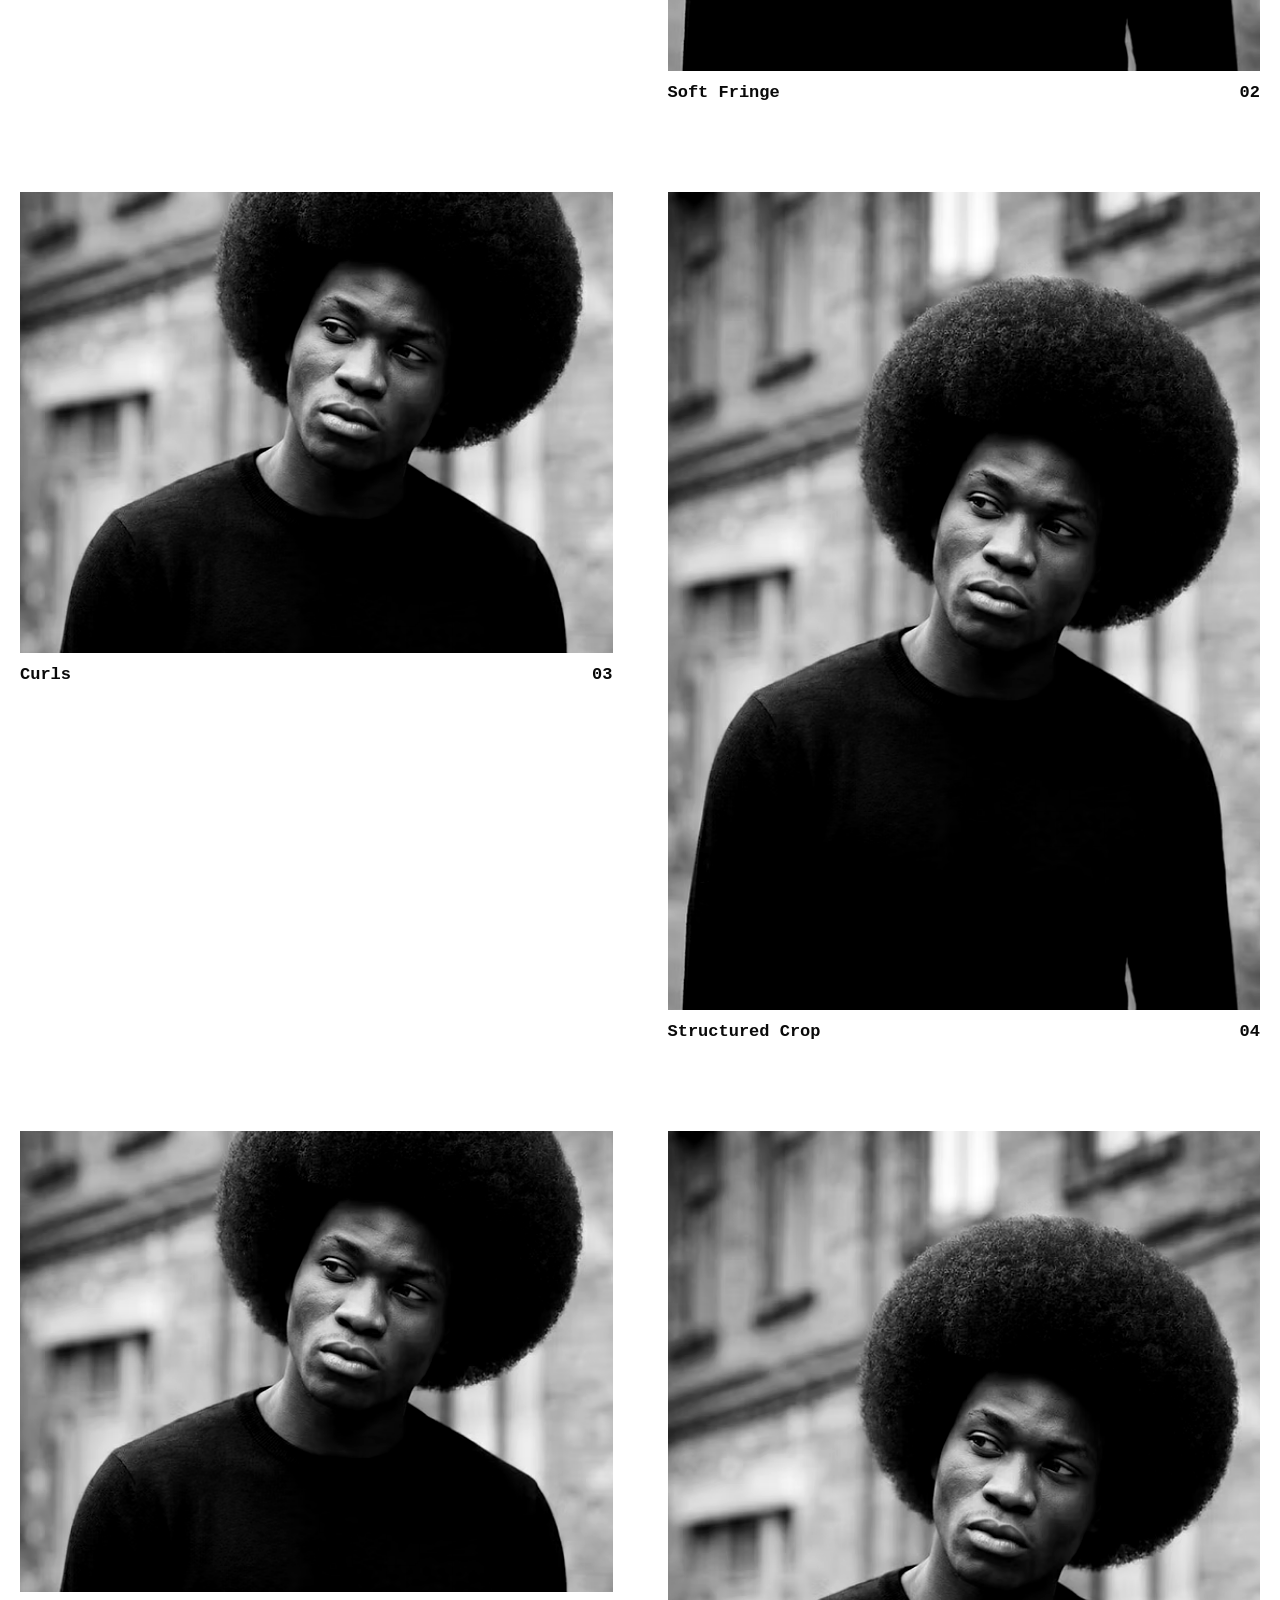
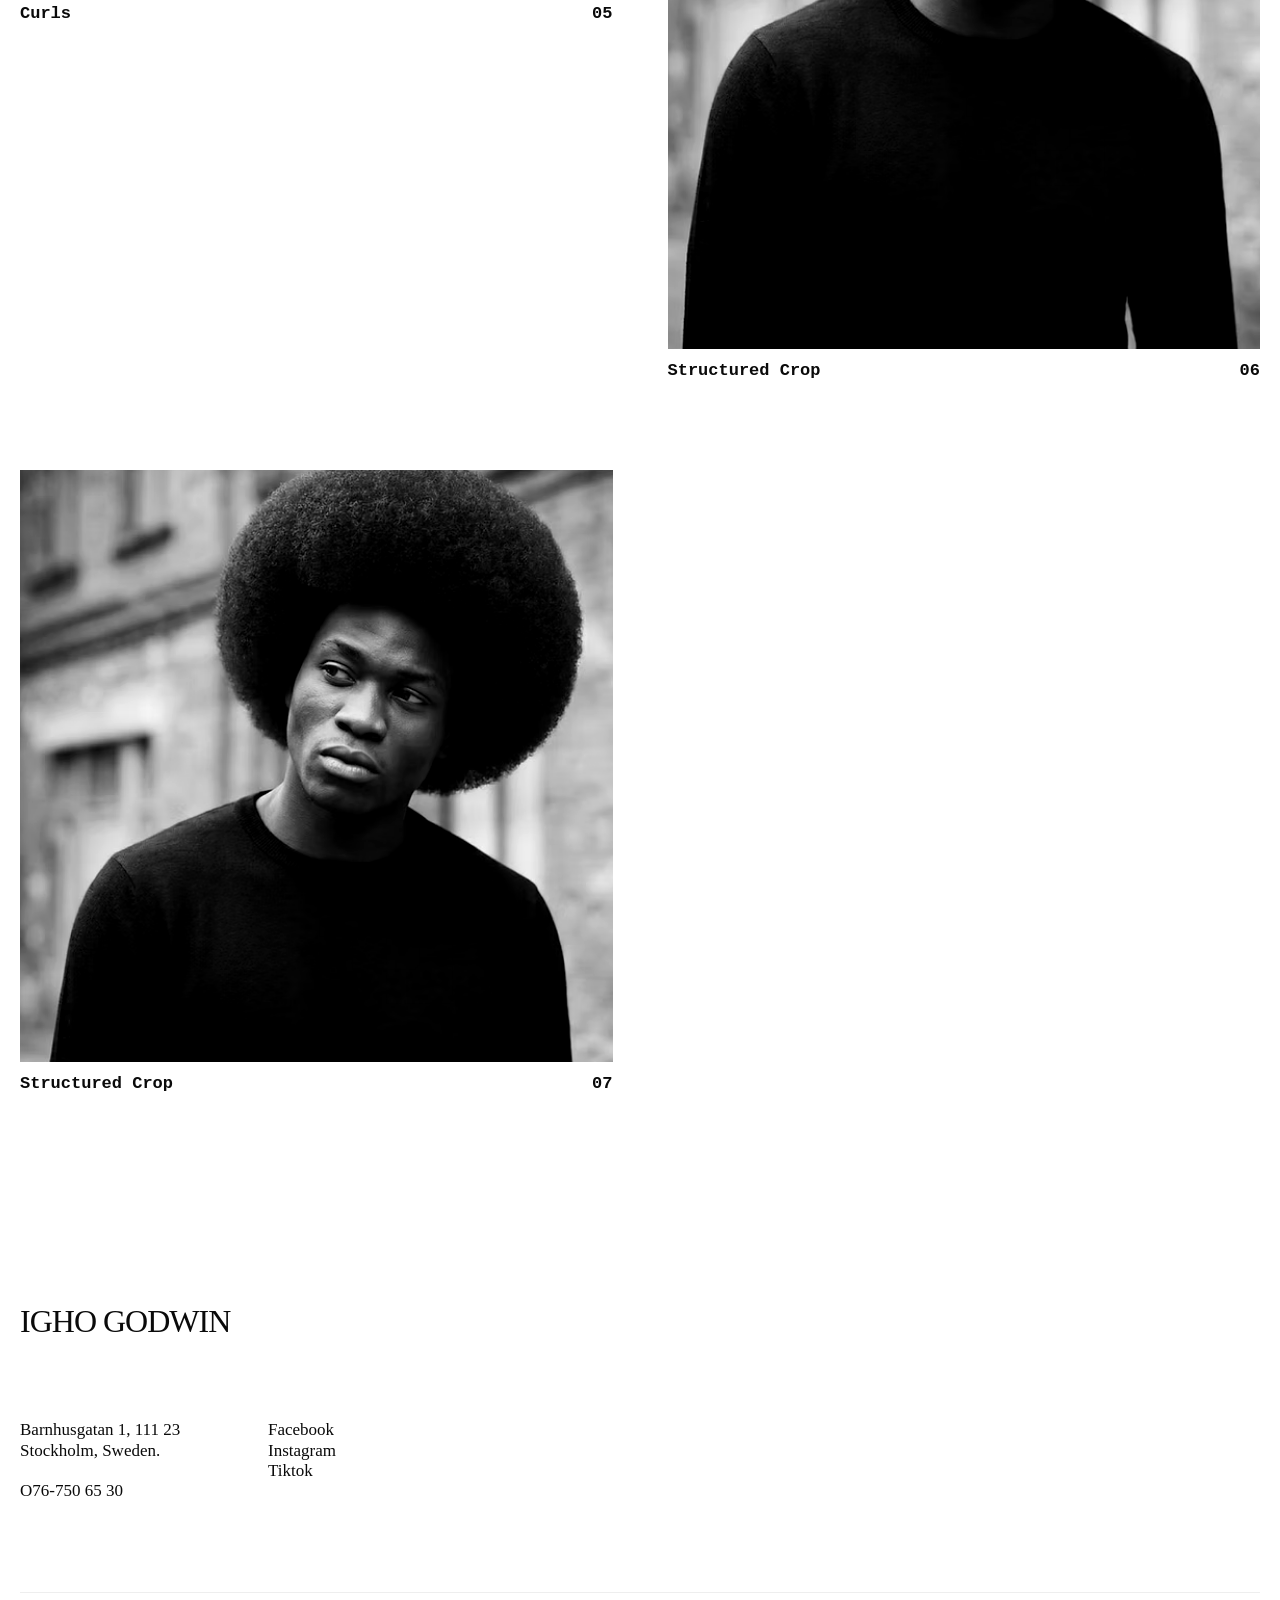
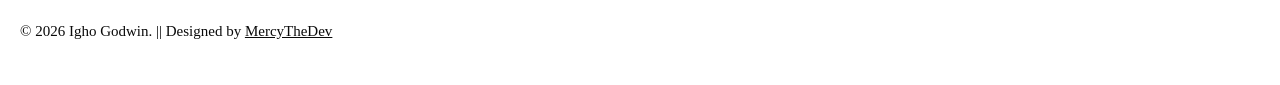
==== commit 53e2d580: "done" ====
--- a/index.html
+++ b/index.html
@@ -162,12 +162,12 @@
                     THE ART OF CONSCIOUS GROOMING
                 </p>
 
-                <h2>
+                <p class="text">
                     A great haircut is more than appearance. It is about confidence, individuality and the details that
                     make a difference. At <em>IGHO GODWIN</em> , I combine 12 years of professional hairdressing experience with a
                     commitment to organic and vegan haircare. Every haircut is approached with precision, purpose and
                     respect for the hair.
-                </h2>
+                </p>
 
             </div>
         </section>
@@ -190,10 +190,11 @@
 
                     <div class="service-title">
                         <span>[01]</span>
-                        <h3>The Faro Cut</h3>
-                    </div>
-
-                    <p>Our signature precision haircut, shaped and textured for lasting structure.</p>
+                        <h3>Scissor Haircut</h3>
+                    </div>
+
+                    <p>A personalised haircut experience, including consultation, hair wash, relaxing head massage, precision scissor cutting
+                    and styling.</p>
 
                 </article>
 
@@ -206,10 +207,10 @@
 
                     <div class="service-title">
                         <span>[02]</span>
-                        <h3>Beard Sculpting</h3>
-                    </div>
-
-                    <p>Meticulous trimming and shaping to define and enhance your features.</p>
+                        <h3>Machine Haircutg</h3>
+                    </div>
+
+                    <p>A clean and precise clipper haircut, including consultation, hair wash, relaxing head massage and finishing.</p>
 
                 </article>
 
@@ -222,10 +223,11 @@
 
                     <div class="service-title">
                         <span>[03]</span>
-                        <h3>Hot Towel Shave</h3>
-                    </div>
-
-                    <p>A classic ritual for the closest, most refreshing shave.</p>
+                        <h3>Haircut & Beard Trim</h3>
+                    </div>
+
+                    <p>A complete grooming experience combining a tailored haircut and beard trim, including consultation, hair wash, relaxing
+                    head massage and professional styling.</p>
 
                 </article>
 
@@ -238,10 +240,10 @@
 
                     <div class="service-title">
                         <span>[04]</span>
-                        <h3>Color Refresh</h3>
-                    </div>
-
-                    <p>Subtle, natural-looking color blending for a revitalized appearance.</p>
+                        <h3>Beard Trim</h3>
+                    </div>
+
+                    <p>A carefully shaped and maintained beard, including consultation, trimming, detailing and finishing.</p>
 
                 </article>
 
@@ -352,7 +354,7 @@
                         </div>
 
                         <div class="gallery-caption">
-                            <span>Short Afro</span>
+                            <p>Short Afro</p>
                             <span>01</span>
                         </div>
                     </div>
@@ -424,6 +426,19 @@
                         </div>
                     </div>
 
+                </div>
+
+                <div class="gallery-row">
+                    <div class="gallery-item">
+                        <div class="gallery-image last">
+                            <img src="./images/Afro faro.avif" alt="Structured Crop" class="img-contrast">
+                        </div>
+                    
+                        <div class="gallery-caption">
+                            <span>Structured Crop</span>
+                            <span>07</span>
+                        </div>
+                    </div>
                 </div>
 
             </div>
--- a/styles/style.css
+++ b/styles/style.css
@@ -94,6 +94,8 @@
   font-weight: 600;
   letter-spacing: 0.28em;
   text-transform: uppercase;
+  font-family: 'Courier New', Courier, monospace;
+  font-size: 23px;
 }
 
 .light-label {
@@ -138,7 +140,7 @@
    3. HEADER
 ========================================= */
 .main-header {
-  position: fixedgit ;
+  position: fixed ;
   top: 0;
   left: 0;
   width: 100%;
@@ -344,7 +346,7 @@
 }
 
 .hero-image-left {
-  width: 100%;
+  width: 94%;
   aspect-ratio: 3 / 4;
   overflow: hidden;
   background: #f0f0f0;
@@ -367,12 +369,14 @@
   grid-template-columns: 7fr 5fr;
   gap: 30px;
   padding-bottom: 55px;
-  margin-top: 6rem;
+  margin-top: 5rem;
+  align-items: end;
 }
 
 .hero-heading h1 {
-  /* font-size: clamp(55px, 6vw, 75px); */
-  font-weight: 400;
+  font-size: 60px;
+  font-family: none;
+  font-weight: lighter;
   line-height: 1.04;
   letter-spacing: -0.03em;
 }
@@ -410,16 +414,22 @@
 }
 
 .statement-content {
-  max-width: 980px;
+  max-width: 800px;
+}
+
+.statement-content p {
+  font-family: 'Courier New', Courier, monospace;
+  font-size: 23px;
 }
 
 .statement-content .section-label {
   margin-bottom: 10px;
 }
 
-.statement-content h2 {
-  font-size: clamp(35px, 4vw, 55px);
-  font-weight: 400;
+.statement-content .text {
+  font-size: 44px;
+  font-family: none;
+  font-weight: lighter;
   line-height: 1.18;
   letter-spacing: -0.02em;
 }
@@ -436,7 +446,7 @@
 }
 
 .section-heading {
-  padding: 0px 20px;
+  padding: 0px;
   margin-bottom: 60px;
 }
 
@@ -453,7 +463,7 @@
 }
 
 .service-image {
-  width: 100%;
+  width: 97%;
   aspect-ratio: 4 / 5;
   overflow: hidden;
   background: #f0f0f0;
@@ -472,19 +482,22 @@
 }
 
 .service-title span {
-  font-family: "Cormorant Garamond", serif;
+  font-family: 'Courier New', Courier, monospace;
+  font-weight: bold;
   font-size: 18px;
-  color: #666;
+  color: #000;
 }
 
 .service-title h3 {
   font-size: 25px;
   font-weight: 400;
+  font-family: none;
 }
 
 .service-item > p {
-  font-size: 19px;
-  color: #555;
+  font-size: 16px;
+  font-family: none;
+  color: #000;
   line-height: 1.3;
 }
 
@@ -525,9 +538,10 @@
 }
 
 .space-content h2 {
-  font-size: clamp(35px, 3.8vw, 54px);
+  font-size: 45px;
+  font-family: none;
   font-weight: 400;
-  line-height: 1.15;
+  line-height: 1;
 }
 
 /* =========================================
@@ -560,20 +574,23 @@
 }
 
 .testimonial-title span {
-  font-family: "Cormorant Garamond", serif;
-  font-size: 16px;
-  color: #666;
+  font-family: 'Courier New', Courier, monospace;
+  font-size: 20px;
+  font-weight: bold;
+  color: #000;
 }
 
 .testimonial-title h3 {
   font-size: 24px;
   font-weight: 400;
+  font-family: none;
 }
 
 .testimonial blockquote {
   font-size: 22px;
-  line-height: 1.5;
-  color: #333;
+  font-family: none;
+  line-height: 1.2;
+  color: #000;
 }
 
 /* =========================================
@@ -606,14 +623,25 @@
 }
 
 .extend {
-  aspect-ratio: 1/ 1.5;
+  aspect-ratio: 1/ 1.38;
+}
+
+.last {
+  aspect-ratio: 0.9 / .9;
 }
 
 .gallery-caption {
   display: flex;
   justify-content: space-between;
   padding-top: 12px;
-  font-size: 23px;
+  font-size: 17px;
+  font-weight: bold;
+  font-family: 'Courier New', Courier, monospace;
+}
+
+.gallery-caption p {
+  font-family: none;
+  font-weight: 100;
 }
 
 /* =========================================
@@ -621,7 +649,6 @@
 ========================================= */
 
 .main-footer {
-  border-top: 1px solid #eee;
   padding: 90px 0 45px;
 }
 
@@ -637,8 +664,8 @@
 
 .footer-grid {
   display: grid;
-  grid-template-columns: repeat(3, 1fr);
-  gap: 45px;
+  grid-template-columns: repeat(2, 0.2fr);
+  gap: 0px;
   padding-bottom: 90px;
 }
 
@@ -646,8 +673,8 @@
 .footer-grid a {
   display: block;
   font-family: "Cormorant Garamond", serif;
-  font-size: 21px;
-  line-height: 1.4;
+  font-size: 17px;
+  line-height: 1.2;
 }
 
 .footer-links {
